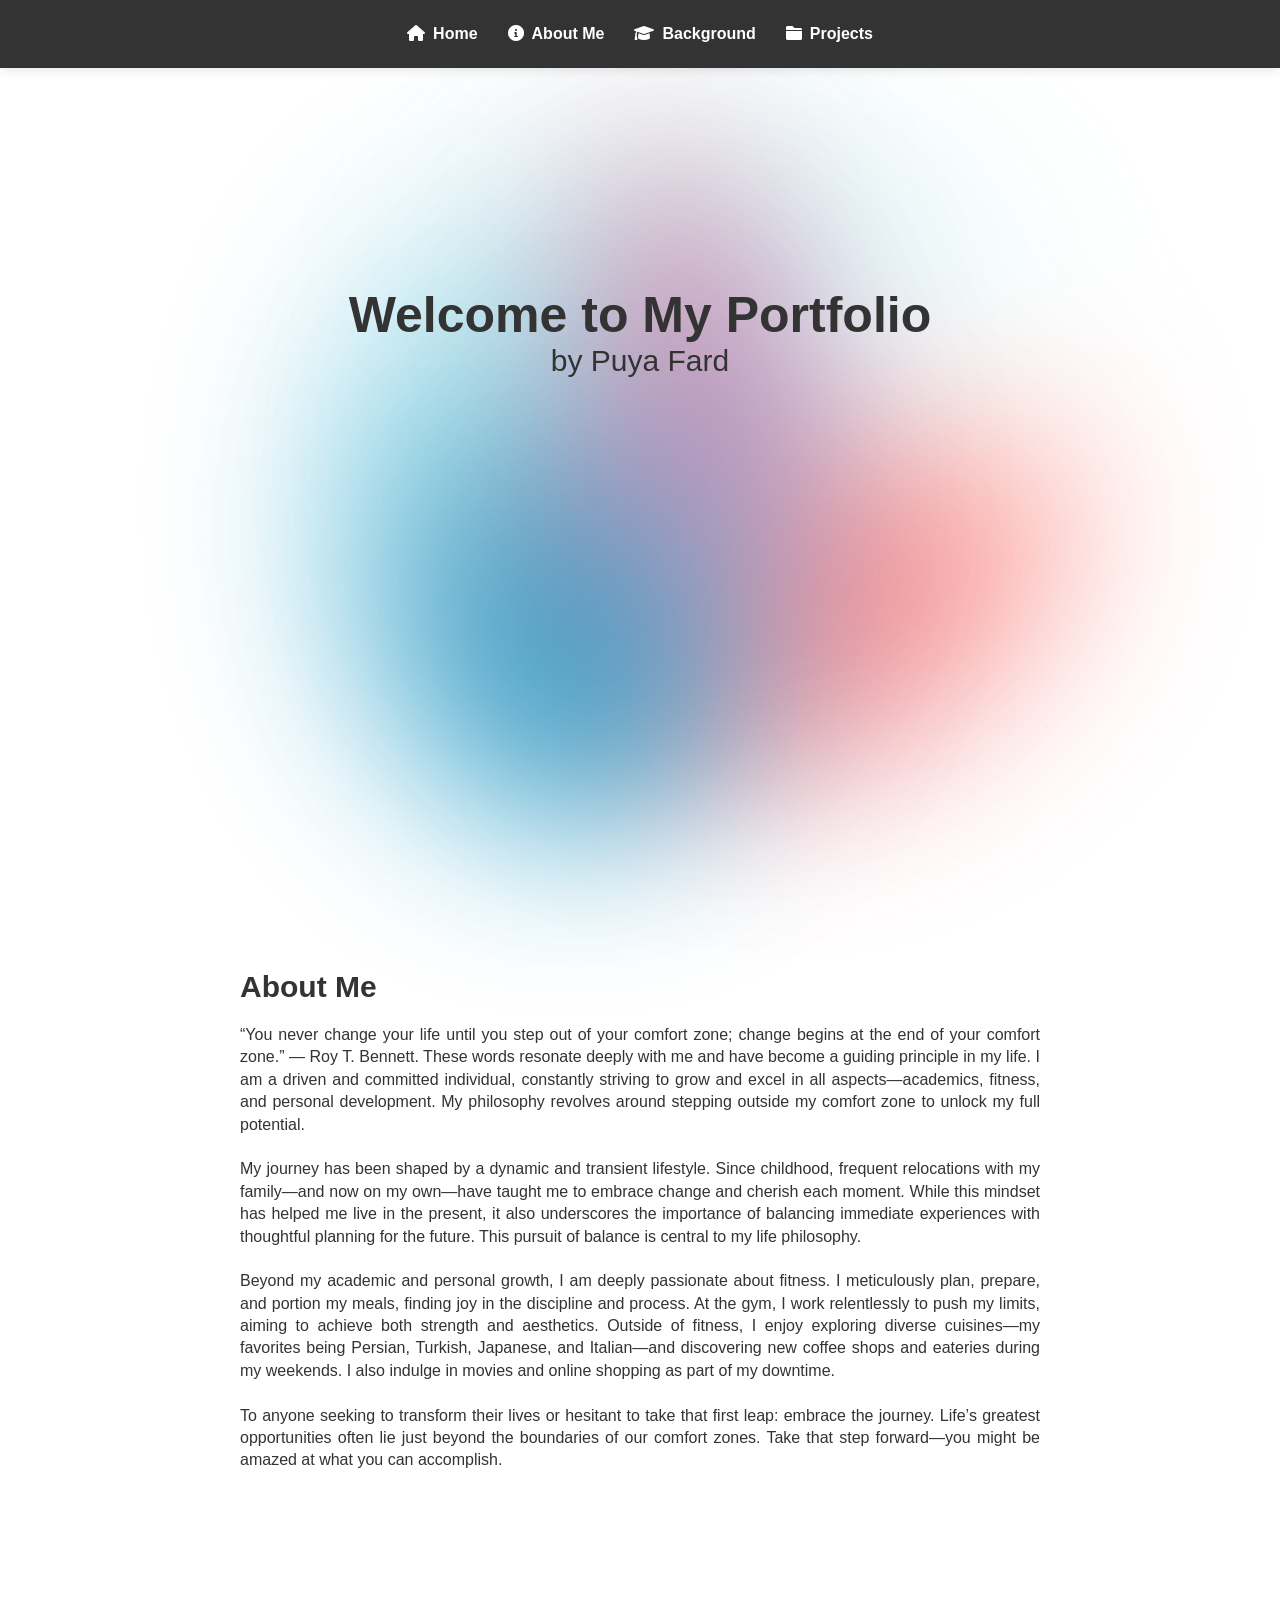
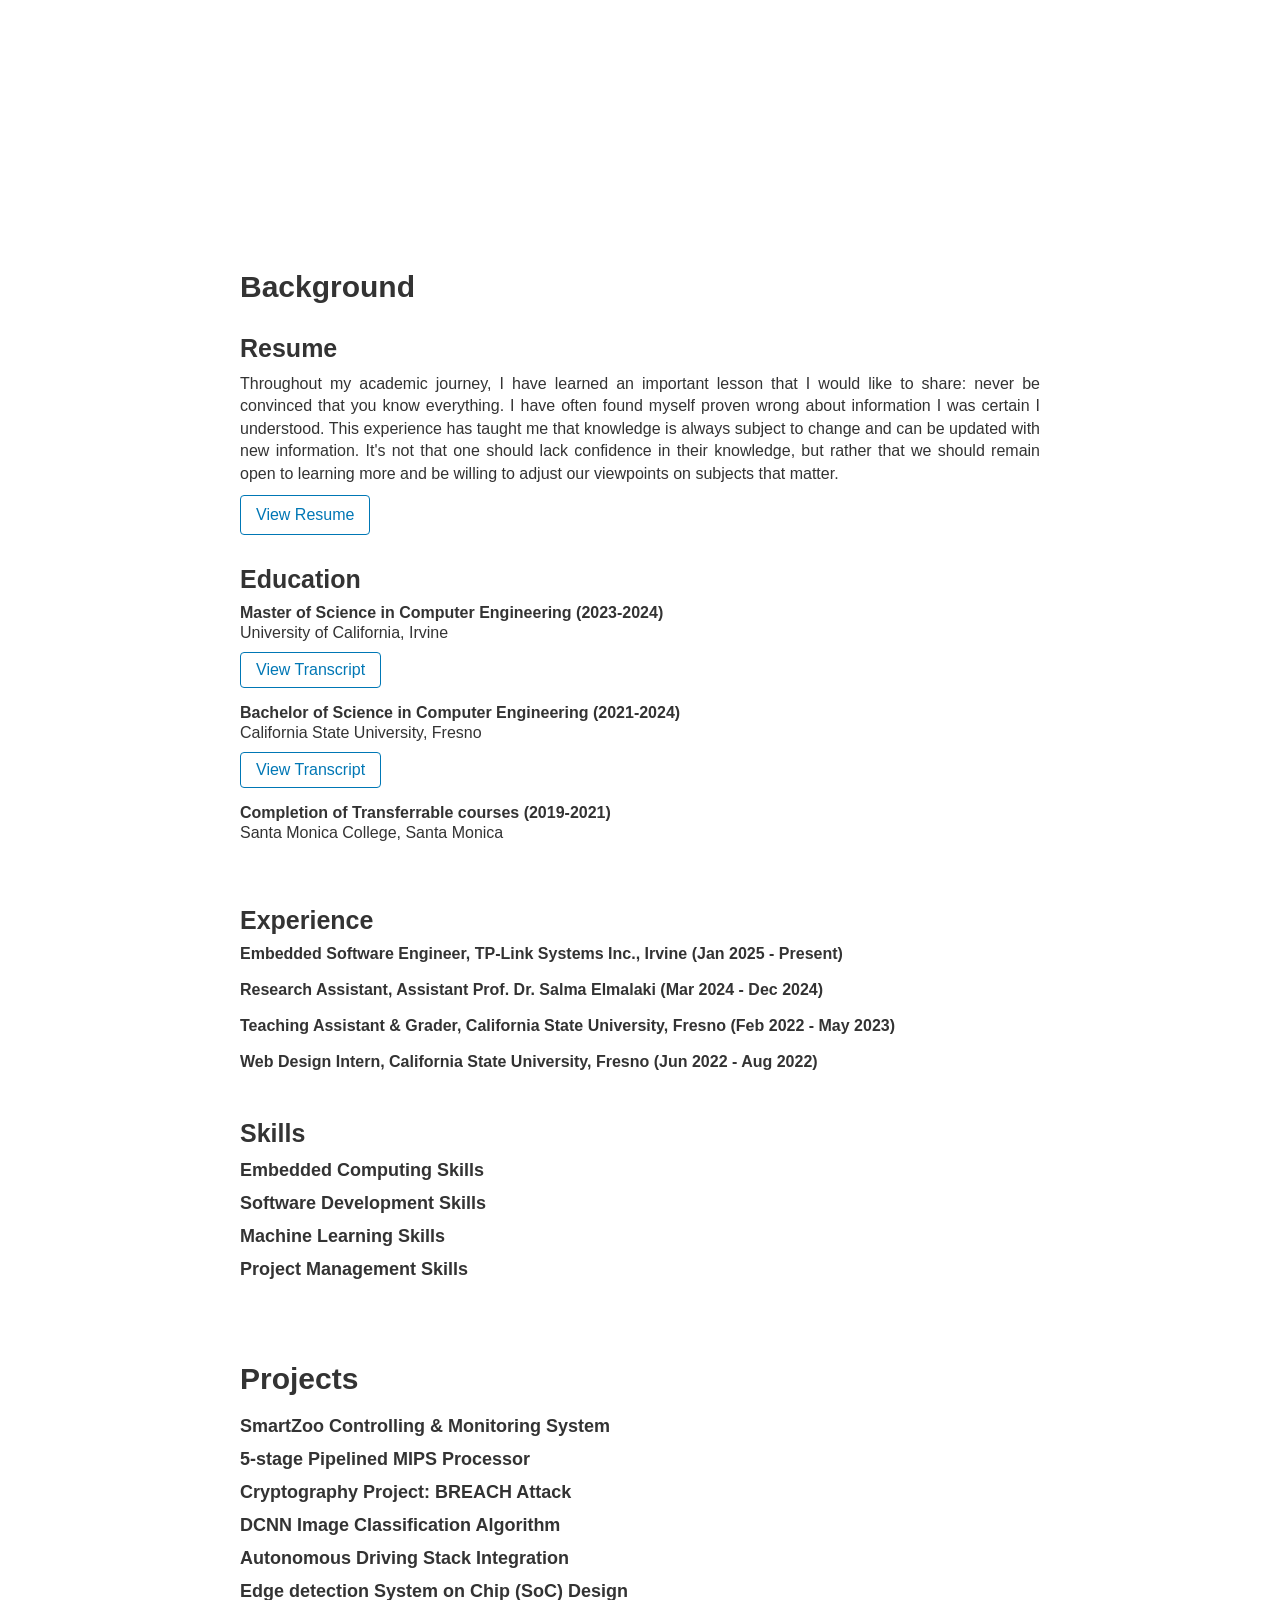
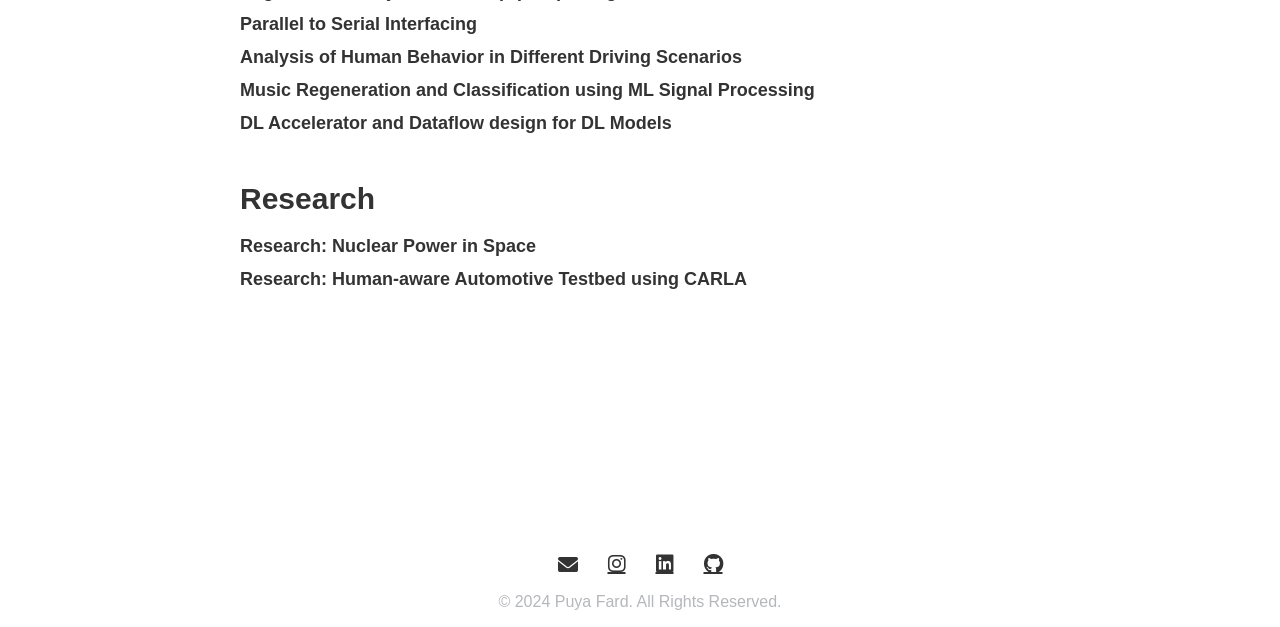
==== index.html @ 39299c36 "Update index.html" ====
<!DOCTYPE html>
<html lang="en">
<head>
    <meta charset="UTF-8">
    <meta name="viewport" content="width=device-width, initial-scale=1.0">
    <title>My Portfolio</title>
    <link rel="stylesheet" href="https://cdnjs.cloudflare.com/ajax/libs/font-awesome/6.0.0-beta3/css/all.min.css">
    <style>
        :root {
            --secondary-glow: conic-gradient(
                from 10deg at 50% 50%,
                #eb7494 0deg,
                #ae77b2 55deg,
                #97b5da 120deg,
                #0099ca 160deg,
                transparent 360deg
            );

            --third-glow: conic-gradient(
                from 90deg at 50% 50%,
                #ff8b7e 0deg,
                #e24e6b 160deg,
                #7ed2da 120deg,
                #8bdce0 55deg,
                transparent 360deg
            );
        }

        @keyframes gradientAnimation {
            0% { background: #b5b7bb; } /* Beige */
            50% { background: #afb1ae; } /* Light silver */
            100% { background: #b5b7bb; } /* Beige */
        }

        body, html {
            margin: 0;
            padding: 0;
            overflow-x: hidden;
            font-family: Arial, sans-serif;
        }

        nav {
            width: 100%;
            background-color: #333333; /* Match the font color of the rest of the page */
            box-shadow: 0 2px 10px rgba(0, 0, 0, 0.1);
            position: fixed;
            top: 0;
            left: 0;
            z-index: 1000;
            font-size: 16px; /* Set the desired font size */

        }

        .menu-bar {
            display: flex;
            justify-content: center;
            padding: 10px; /* Increased padding for more space */
            list-style: none;
            margin: 0;
            width: 100%;
            box-sizing: border-box;
        }

        .menu-bar ul {
            display: flex; /* Ensure the list items are displayed horizontally */
            padding: 0; /* Remove default padding */
            margin: 0; /* Remove default margin */
            list-style: none; /* Remove default list styling */
        }

        .menu-bar li {
            margin: 15px;
        }

        .menu-bar a {
            text-decoration: none;
            color: #ffffff; /* Change text color to white */
            font-weight: bold;
            transition: color 0.3s;
        }
        .menu-bar a:hover {
            color: #0077b5;
        }
        .menu-bar a i {
            margin-right: 8px;
            color: #ffffff; /* Default icon color */
            transition: color 0.3s;
        }

        .menu-bar a:hover i {
            color: #0077b5; /* Hover color */
        }

        .parallax {
            position: relative;
            min-height: 100vh;
            background-attachment: fixed;
            background-size: cover;
            background-position: center;
            color: #b5b7bb;
            text-align: center;
            padding-top: 50px;
            box-sizing: border-box;
        }

        #home {
            background-image: url('path/to/home-image.jpg');
        }

        #about {
            background-image: url('path/to/about-image.jpg');
        }

        #background {
            background-image: url('path/to/background-image.jpg');
        }

        #projects {
            background-image: url('path/to/projects-image.jpg');
        }

        .content {
            position: relative; /* Change from absolute to relative */
            top: 0; /* Align content to the top */
            left: 50%; /* Center horizontally */
            transform: translateX(-50%); /* Only translate horizontally */
            width: 80%;
            max-width: 800px;
            padding-top: 20px; /* Add padding if needed to create space from the top */
            box-sizing: border-box; /* Ensure padding is included in width calculation */
        }

        footer {
            text-align: center;
            font-size: 12px;
            width: 100%;
            margin: 0;
            color: #333333;
            padding-top: 150px; /* Add padding if needed to create space from the top */
        }

        .socials {
            margin-top: 10px;
            text-align: center;
            font-size: 12px;
            width: 100%;
            margin: 0;        
            color: #333333;
	}

        .socials ul {
            list-style: none;
            padding: 0;
            margin: 0;
            display: flex;
            justify-content: center;
        }

        .socials ul li {
            margin: 0 15px;
        }

        .socials ul li a {
            color: #333333;
            font-size: 20px;
            transition: color 0.3s;
        }

        .socials ul li a:hover {
            color: #0077b5;
        }


        /* Existing styles */
        .introduction {
            font-size: 18px;
            color: #333333;
            text-align: center;
            margin: 20px 0;
            opacity: 0;
            animation: fadeIn 3s forwards;
            animation-delay: 3s;
        }

        .cta-button {
            display: inline-block;
            padding: 10px 20px;
            background-color: #0077b5;
            color: #ffffff;
            text-decoration: none;
            font-weight: bold;
            border-radius: 5px;
            margin-top: 20px;
            opacity: 0;
            animation: fadeIn 3s forwards;
            animation-delay: 3.5s;
        }

        .explore-link {
            font-size: 20px;
            color: #0077b5;
            text-decoration: none;
            margin-top: 20px;
            animation: breathing 2s infinite;
            display: inline-block;
        }

        h1 {
            font-size: 50px; /* Font size */
            color: #333333;
            font-weight: bold; /* Bold text */
            text-align: center; /* Center text */
            margin: 0; /* Remove default margin */
            opacity: 0; /* Start with the text hidden */
            animation: fadeIn 3s forwards; /* Apply fade-in animation */
            animation-delay: 0.5s; /* Delay before the animation starts */
        }

        h2 {
            font-size: 30px; /* Font size for h2 */
            font-weight: normal; /* Normal weight for h2 */
            text-align: center; /* Center text */
            margin: 0; /* Remove default margin */
            opacity: 0; /* Start with the text hidden */
            animation: fadeIn 3s forwards; /* Apply fade-in animation */
            animation-delay: 1.5s; /* Delay before the animation starts */
            color: #333333;
        }

        h3 {
            font-size: 18px; /* Font size for h2 */
            font-weight: normal; /* Normal weight for h2 */
            text-align: center; /* Center text */
            margin: 0; /* Remove default margin */
            opacity: 0; /* Start with the text hidden */
            animation: fadeIn 3s forwards; /* Apply fade-in animation */
            animation-delay: 6s; /* Delay before the animation starts */
            color: #333333;
        }

        @keyframes fadeIn {
            to {
                opacity: 1; /* Fade in to full visibility */
            }
        }

        @media (max-width: 768px) {
            .menu-bar {
                display: flex;
                padding: 20px 0; /* Increased padding for mobile */
                justify-content: center;
                font-size: 2.8vw;
            }

            .menu-bar li {
                margin: 10px; /* Adjust margin for vertical layout */
            }

            h1 {
                font-size: 8vw;
                color: #333333;
            }

            h2, h3 {
                font-size: 5vw;
                color: #333333;
            }
        }

        body::before,
        body::after {
            content: '';
            position: absolute;
            z-index: -1;
            opacity: 0.8;
        }

        body::before {
            background: var(--third-glow);
            border-radius: 50%;
            width: 50vw;
            height: 50vw;
            margin-left: -200px;
            filter: blur(90px);
            top: calc(50vh - 50vw / 2);
            left: calc(50vw);
            animation: animateBefore 7s cubic-bezier(0.47, 0, 0.745, 0.715) infinite;
        }

        body::after {
            background: var(--secondary-glow);
            border-radius: 50%;
            width: 500px;
            height: 700px;
            filter: blur(90px);
            top: calc(50vh - 50vw / 2);
            left: calc(50vw - 50vw / 2);
            animation: animateAfter 7s cubic-bezier(0.47, 0, 0.745, 0.715) infinite;
        }

        @keyframes animateBefore {
            0% { transform: translateY(0); }
            50% { transform: translateY(200px) scale(0.8); }
            100% { transform: translateY(0); }
        }

        @keyframes animateAfter {
            0% { transform: translateX(0); }
            50% { transform: translateX(-250px) scale(1.2); }
            100% { transform: translateX(0); }
        }
        .section-title {
            text-align: justify;
            max-width: 800px;
            font-size: 30px;
            margin-top: 0;
            margin-bottom: 20px;
            color: #333333;
            font-weight: bold;
        }
        .section-title3 {
            text-align: justify;
            max-width: 800px;
            font-size: 25px;
            margin-top: 30px;
            margin-bottom: 10px;
            color: #333333;
            font-weight: bold;
        }
        .section-title4h {
            font-weight: bold;
            text-align: justify;
            font-size: 18px;
            margin-top: 12px;
            margin-bottom: 12px;
            color: #333333;
            cursor: pointer; /* Add a pointer cursor to indicate it's interactive */
            transition: color 0.3s, transform 0.3s; /* Smooth transition for color and size */
        }

        .section-title4h:hover {
            color: #0077b5; /* Change text color on hover */
        }
        
        .section-title4 {
            text-align: justify;
            max-width: 800px;
            font-size: 18px;
            margin-top: 15px;
            margin-bottom: 10px;
            color: #333333;
        }

        .section-content {
            font-size: 16px;
            max-width: 800px;
            margin: 0 auto; /* Centers the text block */
            text-align: justify; /* Justifies the content */
            line-height: 1.4;
            color: #333333;
			text-indent: 0;
        }
        .hidden {
            opacity: 0;
            transform: translateY(40px); /* Slide in from below */
            transition: opacity 0.8s ease-out, transform 0.8s ease-out; /* Smooth transition */
        }

        .visible {
            opacity: 1;
            transform: translateY(0); /* Normal position */
        }
        .signature {
            display: flex;
            align-items: flex-start;
            justify-content: flex-start;
            max-width: 800px;
            width: 100%;
            margin: 40px auto 0;
        }
        
        .signature img {
            max-width: 150px;
            height: auto;
            margin: 0;
        }
	.project img{
	    max-width: 150px;
            height: auto;
            margin: 0;
        }
        .project-report-link {
            display: inline-block;
            margin-top: 10px;
            padding: 8px 15px;
            color: #0077b5;
            text-decoration: none;
            border: 1px solid #0077b5;
            border-radius: 4px;
            transition: background-color 0.3s, color 0.3s;
            text-align: left;
        }
        .education-section, .work-experience-section {
            max-width: 800px;
            width: 100%;
            text-align: left;
        }

        .education-degree, .work-title {
            font-weight: bold;
            color: #333333; /* Match font color */
            margin: 0;
            cursor: pointer;
        }

        .education-school {
            font-weight: normal;
            color: #333333; /* Match font color */
            margin-top: 2px;
        }

        .work-details {
            display: none;
            color: #333333; /* Change this to your desired text color */
        }
        .work-title:hover {
            color: #0077b5;
        }
        .skills-section {
            display: none; /* Initially hidden */
            color: #333333; /* Default text color */
            transition: all 0.3s ease; /* Smooth transition */
        }
        
        .section-title4:hover {
            color: #0077b5; /* Blue color on hover */
            cursor: pointer; /* Pointer cursor on hover */
        }

        .project-report-link {
            display: inline-block;
            margin-top: 10px;
            padding: 8px 15px;
            color: #0077b5;
            text-decoration: none;
            border: 1px solid #0077b5;
            border-radius: 4px;
            transition: background-color 0.3s, color 0.3s;
            text-align: left;
        }

        .project-details {
            display: none; /* Initially hide project details */
            margin-top: 10px;
        }
        /* Gradient Progress Bar (Yellow to Orange to Red) */
        progress {
            width: 50%;
            height: 20px;
            margin-top: 2px;
            display: block;
            appearance: none; /* Removes default styling */
            background: linear-gradient(to right, yellow, orange, red);
        }
        
        /* Adding indicator ticks */
        progress::-webkit-progress-bar {
            background-color: #f0f0f0; /* Light grey background */
            border-radius: 5px;
        }
        
        progress::-webkit-progress-value {
            background: linear-gradient(to right, yellow, orange, red); /* Gradient color */
            border-radius: 5px;
        }
        
        progress::-webkit-progress-value {
            /* Adding indicator ticks */
            background: linear-gradient(to right, yellow, orange, red);
            border-radius: 5px;
        }
        
        /* Embedded Computing Skills (Blue) */
        .skill-embedded progress::-webkit-progress-value {
            background: linear-gradient(to right, blue, darkblue);
        }
        
        /* Software Development Skills (Green) */
        .skill-software progress::-webkit-progress-value {
            background: linear-gradient(to right, green, darkgreen);
        }
        
        /* Project Management Skills (Orange) */
        .skill-management progress::-webkit-progress-value {
            background: linear-gradient(to right, orange, darkorange);
        }
        
        /* Remove the custom ticks */
        progress {
            position: relative;
        }
        
        progress::after {
            content: "10";
            position: absolute;
            top: -10px;
            right: 0;
        }

        /* Align skill text to the left */
        .skill {
            margin: 5px 0;
            text-align: left;
        }




    </style>
</head>
<body>
    <nav id="navbar">
        <ul class="menu-bar">
            <li><a href="#home"><i class="fas fa-home"></i>Home</a></li>
            <li><a href="#about"><i class="fas fa-info-circle"></i>About Me</a></li>
            <li><a href="#background"><i class="fas fa-graduation-cap"></i>Background</a></li>
            <li><a href="#projects"><i class="fas fa-folder"></i>Projects</a></li>
        </ul>
    </nav>

    <section id="home" class="parallax">
        <div class="content">
        	<br><br><br><br><br><br><br><br><br><br><br><br>
            <h1>Welcome to My Portfolio</h1>
            <h2>by Puya Fard</h2>
        </div>
    </section>

    <section id="about" class="parallax">
        <div class="content">
            <h2 class="section-title hidden">About Me</h2>
            <p class="section-content hidden">“You never change your life until you step out of your comfort zone; change begins at the end of your comfort zone.” — Roy T. Bennett. These words resonate deeply with me and have become a guiding principle in my life. I am a driven and committed individual, constantly striving to grow and excel in all aspects—academics, fitness, and personal development. My philosophy revolves around stepping outside my comfort zone to unlock my full potential.
            <br><br>
            My journey has been shaped by a dynamic and transient lifestyle. Since childhood, frequent relocations with my family—and now on my own—have taught me to embrace change and cherish each moment. While this mindset has helped me live in the present, it also underscores the importance of balancing immediate experiences with thoughtful planning for the future. This pursuit of balance is central to my life philosophy.
           <br><br>
            Beyond my academic and personal growth, I am deeply passionate about fitness. I meticulously plan, prepare, and portion my meals, finding joy in the discipline and process. At the gym, I work relentlessly to push my limits, aiming to achieve both strength and aesthetics. Outside of fitness, I enjoy exploring diverse cuisines—my favorites being Persian, Turkish, Japanese, and Italian—and discovering new coffee shops and eateries during my weekends. I also indulge in movies and online shopping as part of my downtime.
           <br><br>
            To anyone seeking to transform their lives or hesitant to take that first leap: embrace the journey. Life’s greatest opportunities often lie just beyond the boundaries of our comfort zones. Take that step forward—you might be amazed at what you can accomplish.</p>
        </div>
    </section>

    <section id="background" class="parallax">
        <div class="content">
            <h2 class="section-title hidden">Background</h2>
            <h3 class="section-title3 hidden">Resume</h3>
            <p class="section-content hidden">Throughout my academic journey, I have learned an important lesson that I would like to share: never be convinced that you know everything. I have often found myself proven wrong about information I was certain I understood. This experience has taught me that knowledge is always subject to change and can be updated with new information. It's not that one should lack confidence in their knowledge, but rather that we should remain open to learning more and be willing to adjust our viewpoints on subjects that matter.
           <br><a href="assets/Resume_Fard_Puya.pdf" target="_blank" class="project-report-link">View Resume</a>
        </p>
        <div class="education-section">
            <h3 class="section-title3 hidden">Education</h3>
            <p class="education-degree hidden" >Master of Science in Computer Engineering (2023-2024)</p>
            <p class="education-school hidden">
                University of California, Irvine<br>
                <a href="assets/UCI_Transcript.pdf" target="_blank" class="project-report-link">View Transcript</a>
            </p>
            <p class="education-degree hidden"> Bachelor of Science in Computer Engineering (2021-2024)</p>
            <p class="education-school hidden">
                California State University, Fresno<br>
                <a href="assets/CSUF_Transcript.png" target="_blank" class="project-report-link">View Transcript</a>
            </p>
            <p class="education-degree hidden hidden">Completion of Transferrable courses (2019-2021)</p>
            <p class="education-school hidden">
                Santa Monica College, Santa Monica<br>

            </p>
        </div>
        <br>
        <div class="work-experience-section hidden">
            <h3 class="section-title3 hidden">Experience</h2>
            <div>
                <p class="work-title hidden" onclick="toggleDetails('Embdd-details')">Embedded Software Engineer, TP-Link Systems Inc., Irvine (Jan 2025 - Present)</p>
                <div id="Embdd-details" class="work-details hidden" style="display: none;">
                    <p>Developing and maintaining networking software for routers and embedded systems.</p>
                    <p>Optimizing firmware for performance, security, and reliability.</p>
                    <p>Working with tools like Wireshark, GDB, and Linux-based systems for testing and debugging.</p>
                    <p>Collaborating with cross-functional teams on system design and feature integration.</p>
                </div>
                <br>
		<p class="work-title hidden" onclick="toggleDetails('research-assistant-details')">Research Assistant, Assistant Prof. Dr. Salma Elmalaki (Mar 2024 - Dec 2024)</p>
		<div id="research-assistant-details" class="work-details hidden" style="display: none;">
		    <p>Research topic: Human-aware automotive testbed using CARLA with VR environment, supervised by Associate Prof. Dr. Salma Elmalaki in the Pervasive Autonomy Lab.</p>
		    <p>Successfully assembled a fully functional testbed, integrating a steering wheel, pedals, and a track chair synchronized with the CARLA simulator, utilizing a VR headset for immersive display.</p>
		    <p>Optimized user experience to match real-world driving standards for best performance and data harvesting results.</p>
		    <p>Developed a PyGame script to enable this application to operate seamlessly on the CarlaUE4 platform.</p>
		    <!--<p><a href="assets/UC_Irvine___Pervasive_Autonomy_Testbed_using_CARLA.pdf" target="_blank" class="project-report-link">View Project Report</a></p>-->
		    <p><a href="https://github.com/PuyaCompE/CARLA_2024.git" target="_blank" class="project-github-link">View GitHub Repository</a></p>
		</div>
                <br>
                <p class="work-title hidden" onclick="toggleDetails('ta-grader-details')">Teaching Assistant & Grader, California State University, Fresno (Feb 2022 - May 2023)</p>
                <div id="ta-grader-details" class="work-details hidden" style="display: none;">
                    <p>Supported students in various ECE courses, providing guidance and clarification on course materials.</p>
                    <p>Conducted review sessions and graded assignments, ensuring academic standards and promoting student success.</p>
                </div>
                <br>
                <p class="work-title hidden" onclick="toggleDetails('web-intern-details')">Web Design Intern, California State University, Fresno (Jun 2022 - Aug 2022)</p>
                <div id="web-intern-details" class="work-details hidden" style="display: none;">
                    <p>Redesigned and maintained multiple department websites, focusing on improving user experience and accessibility.</p>
                    <p>Assisted faculty and students with web-related inquiries, contributing to a collaborative educational environment.</p>
                </div>
            </div>
        </div>
    <div>
        <br>
        <h3 class="section-title3 hidden">Skills</h3>
        <p class="section-title4h hidden" onclick="toggleDetails('embedded-skills')">Embedded Computing Skills</p>
        <div id="embedded-skills" class="skills-section hidden" style="display: none;">
            <div class="skill skill-embedded">
                <label for="cadence">Cadence</label>
                <progress id="cadence" value="6" max="10"></progress>
            </div>
            <div class="skill skill-embedded">
                <label for="verilog">VHDL</label>
                <progress id="verilog" value="7" max="10"></progress>
            </div>
            <div class="skill skill-embedded">
                <label for="fpga">FPGA</label>
                <progress id="fpga" value="9" max="10"></progress>
            </div>
            <div class="skill skill-embedded">
                <label for="soc">System-on-Chip (SystemC)</label>
                <progress id="soc" value="9" max="10"></progress>
            </div>
            <div class="skill skill-embedded">
                <label for="qp">QuartusPrime</label>
                <progress id="qp" value="9" max="10"></progress>
            </div>
            <div class="skill skill-embedded">
                <label for="linux">Linux Programming</label>
                <progress id="linux" value="10" max="10"></progress>
            </div>
        </div>
    
        <p class="section-title4h hidden" onclick="toggleDetails('software-skills')">Software Development Skills</p>
        <div id="software-skills" class="skills-section hidden" style="display: none;">
            <div class="skill skill-software">
                <label for="assembly">Assembly Programming</label>
                <progress id="assembly" value="5" max="10"></progress>
            </div>
            <div class="skill skill-software">
                <label for="c">C Programming</label>
                <progress id="c" value="7" max="10"></progress>
            </div>
            <div class="skill skill-software">
                <label for="html">HTML</label>
                <progress id="html" value="8" max="10"></progress>
            </div>
            <div class="skill skill-software">
                <label for="cpp">C++</label>
                <progress id="cpp" value="9" max="10"></progress>
            </div>
            <div class="skill skill-software">
                <label for="python">Python</label>
                <progress id="python" value="10" max="10"></progress>
            </div>
        </div>
        <p class="section-title4h hidden" onclick="toggleDetails('ML-skills')">Machine Learning Skills</p>
        <div id="ML-skills" class="skills-section hidden" style="display: none;">
            <div class="skill skill-ml">
                <label for="PyTorch">PyTorch</label>
                <progress id="PyTorch" value="9" max="10"></progress>
            </div>
            <div class="skill skill-ml">
                <label for="TensorFlow">TensorFlow</label>
                <progress id="TensorFlow" value="9" max="10"></progress>
            </div>
            <div class="skill skill-ml">
                <label for="keras">Keras</label>
                <progress id="keras" value="9" max="10"></progress>
            </div>
        </div>
        <p class="section-title4h hidden" onclick="toggleDetails('management-skills')">Project Management Skills</p>
        <div id="management-skills" class="skills-section hidden" style="display: none;">
            <div class="skill skill-management">
                <label for="topsis">TOPSIS</label>
                <progress id="topsis" value="8" max="10"></progress>
            </div>
            <div class="skill skill-management">
                <label for="scheduling">Scheduling</label>
                <progress id="scheduling" value="9" max="10"></progress>
            </div>
            <div class="skill skill-management">
                <label for="planning">Planning</label>
                <progress id="planning" value="10" max="10"></progress>
            </div>
        </div>
    </div>

    </section>

    <section id="projects" class="parallax">
        <div class="content">
        	<h2 class="section-title hidden">Projects</h2>

            <h4 class="section-title4h hidden" onclick="toggleDetails('project1')">SmartZoo Controlling & Monitoring System</h4>
            <div id="project1" class="project-details">
                <p class="section-content hidden">Created a safe and intelligent control environment that ensures the safety of stingrays, reptiles, and elephants in the zoo. This project leverages embedded systems, cloud-based programming, and a software-based user interface to monitor, collect, and store data.<br>
		<a href="assets/ProjectCharterV1.10 (3).pdf" target="_blank" class="project-report-link">View Project Report</a></p>
            </div>
            <h4 class="section-title4h hidden" onclick="toggleDetails('project2')">5-stage Pipelined MIPS Processor</h4>
            <div id="project2" class="project-details">
                <p class="section-content hidden">This project aims to integrate and prototype the datapath and control units of a simple 32-bit MIPS processor featuring five pipeline stages, utilizing the Verilog hardware description language. The processor is designed to execute various instructions, including arithmetic, logic, data movement, and flow control.<br>
                <a href="assets/ECE174-Project-Report (3).pdf" target="_blank" class="project-report-link">View Project Report</a></p>
            </div>
            <h4 class="section-title4h hidden" onclick="toggleDetails('project3')">Cryptography Project: BREACH Attack</h4>
            <div id="project3" class="project-details">
                <p class="section-content hidden">In this project, I implemented a breach attack to explore its potential impact on a targeted system. I researched and selected an appropriate attack method, designed and executed the attack on a simulated system using Python, and analyzed the results through HTTPS requests made between the client and server.<br>
                <a href="assets/ECE 156 - Final Technical Report.pdf" target="_blank" class="project-report-link">View Project Report</a></p>
            </div>
            <h4 class="section-title4h hidden" onclick="toggleDetails('project4')">DCNN Image Classification Algorithm</h4>
            <div id="project4" class="project-details">
                <p class="section-content hidden">Conducted a comparative study on DCNN, DarkNet-19, ResNet-50, and Efficient B0 architectures, achieving a 94.35% validation accuracy with Efficient B0 on a dataset of over 3500 32x32 grayscale images across 28 classes; custom-designed DCNN achieved 92.35% validation accuracy with the lowest training time, demonstrating efficient model design.<br>
                <a href="assets/ECE172-Final Project-Report.pdf" target="_blank" class="project-report-link">View Project Report</a></p>
            </div>
            <h4 class="section-title4h hidden" onclick="toggleDetails('project5')">Autonomous Driving Stack Integration</h4>
            <div id="project5" class="project-details">
                <p class="section-content hidden">Developed a comprehensive autonomous driving stack in ROS2, integrating perception, planning, and control modules, enabling real-time navigation and decision-making in dynamic environments.<br>
                <a href="assets/Lab5 report (1).pdf" target="_blank" class="project-report-link">View Project Report</a></p>
            </div>
            <h4 class="section-title4h hidden" onclick="toggleDetails('project6')">Edge detection System on Chip (SoC) Design</h4>
            <div id="project6" class="project-details">
                <p class="section-content hidden">Designed and developed a high-performance edge detection algorithm module using SystemC for image and Video processing at 24fps.<br>
            </div>
            <h4 class="section-title4h hidden" onclick="toggleDetails('project9')">Parallel to Serial Interfacing</h4>
            <div id="project9" class="project-details">
                <p class="section-content hidden">The project focuses on enhancing data transmission efficiency within communication networks by implementing a Parallel to Serial Interface and a Serial Parallel Interface. It explores the integration of these interfaces in conjunction with the OSI model, which consists of seven layers, each serving a unique purpose in the communication process.<br>
                <a href="assets/ECE 176 Report.pdf" target="_blank" class="project-report-link">View Project Report</a></p>
            </div>
            <h4 class="section-title4h hidden" onclick="toggleDetails('project10')">Analysis of Human Behavior in Different Driving Scenarios</h4>
            <div id="project10" class="project-details">
                <p class="section-content hidden">Despite advancements in automotive technology and infrastructure, traffic accidents remain a significant global issue. The graph that you see indicates the number of deaths due to accidents  between 2018-2022 sourced from NHTSA. This makes it crucial to understand the drivers behavior to enhance safety. Advanced simulation technology like CARLA gives us an opportunity to study driving behaviour. The goal of this project is to create and simulate various traffic scenarios using the Carla simulator and understand the driver's behavior. This is done by gathering vehicle metric data and biometrics such as heart rate and breathing rate.<br>
                <a href="assets/Final PPT (1).pdf" target="_blank" class="project-report-link">View Project Report</a></p>
            </div>
            <h4 class="section-title4h hidden" onclick="toggleDetails('project11')">Music Regeneration and Classification using ML Signal Processing</h4>
            <div id="project11" class="project-details">
                <p class="section-content hidden">The objective of this project is to do music signal recreation. Leveraging the trained CNN model, genre-specific feature representations are synthesized into new music signals. These features are converted into audio waveforms, demonstrating the potential of neural networks to generate realistic genre-specific samples. To validate the quality of the recreated music signals, they are reclassified using the same trained model, ensuring fidelity to the original genres. Finally, a Principle Component Analysis (PCA) will be performed on the reconstructed data for the four genres to examine and highlight the distinct differences in their variance distributions.<br>
		<a href="assets/Final_Project___Report.pdf" target="_blank" class="project-report-link">View Project Report</a></p>
            </div>
            <h4 class="section-title4h hidden" onclick="toggleDetails('project12')">DL Accelerator and Dataflow design for DL Models</h4>
            <div id="project12" class="project-details">
                <p class="section-content hidden">Deep learning (DL) accelerators are critical for optimizing computational workloads across various applications. The co-design space of DL accelerators comprises three interconnected domains: the deep learning model, the dataflow, and the hardware architecture. Each of these components introduces unique constraints and opportunities for optimization. This project aims to co-optimize dataflow and hardware architecture for given DL models vgg16 and UNet using the MAESTRO cost model. The objectives are to minimize latency and energy consumption while adhering to predefined hardware and dataflow constraints. This report outlines the optimization strategies employed, decisions taken during the design process, and results obtained.<br>
		<a href="assets/Final_Project___Report___EECS_298__DL_Accelerator.pdf" target="_blank" class="project-report-link">View Project Report</a></p>
            </div><br><br>
		<h2 class="section-title hidden">Research</h2>

            <h4 class="section-title4h hidden" onclick="toggleDetails('project8')">Research: Nuclear Power in Space</h4>
            <div id="project8" class="project-details">
                <p class="section-content hidden">Space missions increasingly rely on nuclear power, notably Radioisotope Thermoelectric Generators (RTGs) and nuclear fission reactors, for energy. This paper reviews their applications, focusing on Nuclear Thermal Propulsion (NTP), analysis, and data acquisition. RTGs, fueled by Plutonium-238, provide reliable energy for space probes and rovers, as seen in the Curiosity (2011) and Mars 2020: Perseverance missions. Nuclear fission reactors, particularly in NTP systems, offer potential for high-energy propulsion, enabling faster exploration. Emphasizing nuclear power's significance, this paper underscores its role in mission success, scientific discovery, and human exploration beyond Earth.<br>
                <a href="assets/EECS230-report (1).pdf" target="_blank" class="project-report-link">View Project Report</a></p>
            </div>
	    <h4 class="section-title4h hidden" onclick="toggleDetails('project13')">Research: Human-aware Automotive Testbed using CARLA</h4>
	    <div id="project13" class="project-details">
		<p class="section-content hidden">The integration of autonomous vehicles into real-world environments requires advanced simulation platforms. CARLA (Car Learning to Act) provides a state-of-the-art open-source simulator designed for autonomous driving research. This paper presents the design of a human-aware automotive testbed using CARLA, incorporating human-vehicle interaction and environment sensing to enhance testing and validation of autonomous systems. The testbed enables realistic vehicle behavior simulation, including traffic, pedestrians, and environmental conditions, ensuring robust system performance in various scenarios. Emphasizing the importance of human awareness in autonomous driving, this work explores how CARLA facilitates the development of safe, efficient, and user-friendly autonomous vehicles.<br>
		<a href="assets/UC_Irvine___Pervasive_Autonomy_Testbed_using_CARLA.pdf" target="_blank" class="project-report-link">View Project Report</a></p>
	    </div>

        </div>
	<br><br><br><br><br><br><br><br><br><br><br><br><br><br>
        <div class="socials">
            <ul>
                <li><a href="mailto:puyafardce@gmail.com" class="email-icon" title="Email Me"><i class="fas fa-envelope"></i></a></li>
                <li><a href="https://www.instagram.com/py.frd/" target="_blank" class="fab fa-instagram"></a></li>
                <li><a href="https://www.linkedin.com/in/puyafard" target="_blank" class="fab fa-linkedin"></a></li>
                <li><a href="https://github.com/PuyaCompE" target="_blank" class="fab fa-github"></a></li>
            </ul>
        </div>
        <p>&copy; 2024 Puya Fard. All Rights Reserved.</p>
    </section>
    <script>
        // Select all elements with the 'hidden' class
        const hiddenElements = document.querySelectorAll('.hidden');

        // Options for the observer (which are the default values)
        const observerOptions = {
            root: null, // Use the viewport as the root
            rootMargin: '0px',
            threshold: 0.2 // Trigger when 10% of the element is visible
        };

        // Create the observer
        const observer = new IntersectionObserver((entries, observer) => {
            entries.forEach(entry => {
                if (entry.isIntersecting) {
                    // When the element is in view, add the 'visible' class
                    entry.target.classList.add('visible');
                    // Optionally, you can unobserve the element after it has been shown
                    observer.unobserve(entry.target);
                }
            });
        }, observerOptions);

        // Observe each hidden element
        hiddenElements.forEach(element => {
            observer.observe(element);
        });
    </script>
    <script>
        document.querySelectorAll('.menu-bar a').forEach(anchor => {
            anchor.addEventListener('click', function(e) {
                e.preventDefault();

                const targetId = this.getAttribute('href').substring(1);
                const targetElement = document.getElementById(targetId);
                const navbarHeight = document.getElementById('navbar').offsetHeight;

                window.scrollTo({
                    top: targetElement.offsetTop - navbarHeight,
                    behavior: 'smooth'
                });
            });
        });
    </script>
    <script>
        function toggleDetails(id) {
            const details = document.getElementById(id);
            if (details.style.display === "none" || details.style.display === "") {
                details.style.display = "block";
            } else {
                details.style.display = "none";
            }
        }
    </script>
    <script>
        function toggleDetails(projectId) {
            const details = document.getElementById(projectId);
            if (details.style.display === "none" || details.style.display === "") {
                details.style.display = "block";
            } else {
                details.style.display = "none";
            }
        }
    </script>
    <script>
        // Scroll to the top of the page when it loads
        window.onload = function() {
            window.scrollTo({
                top: 0,
                behavior: 'smooth'  // This enables smooth scrolling
            });
    </script>
</body>
</html>
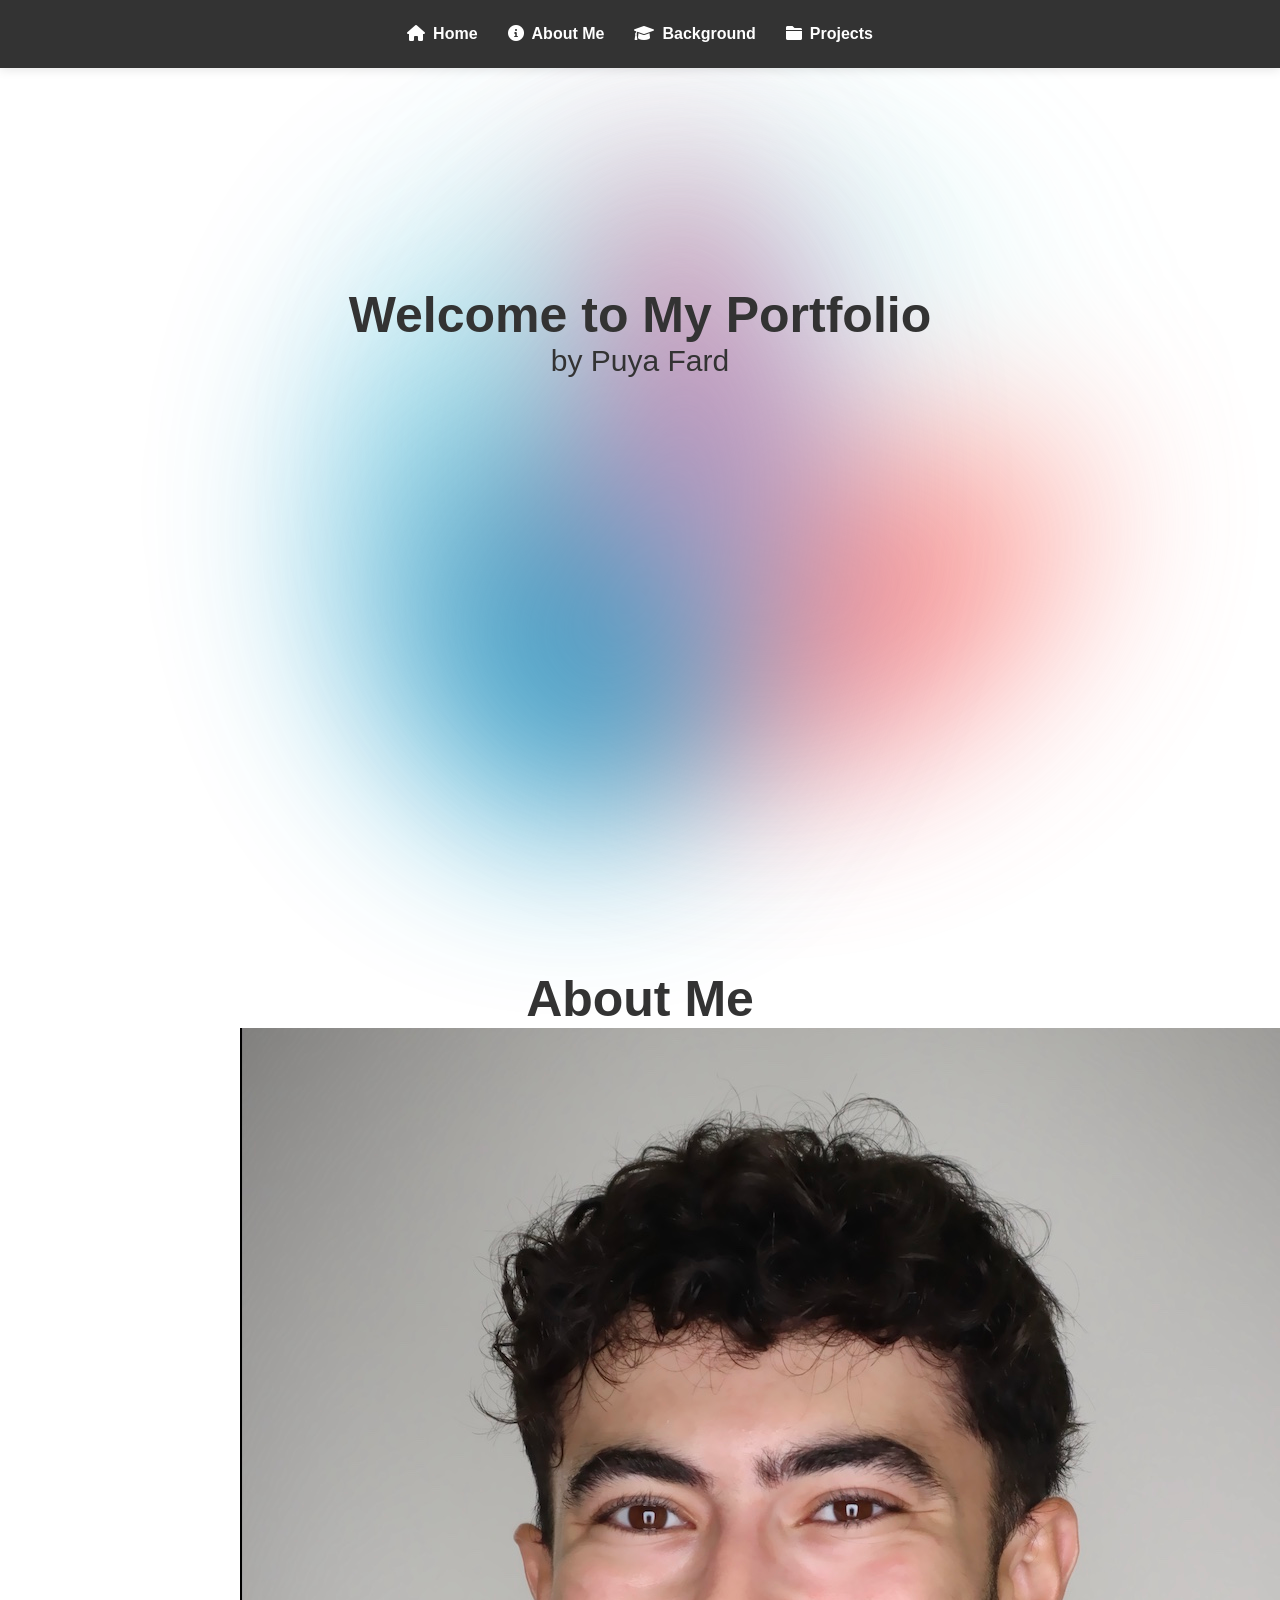
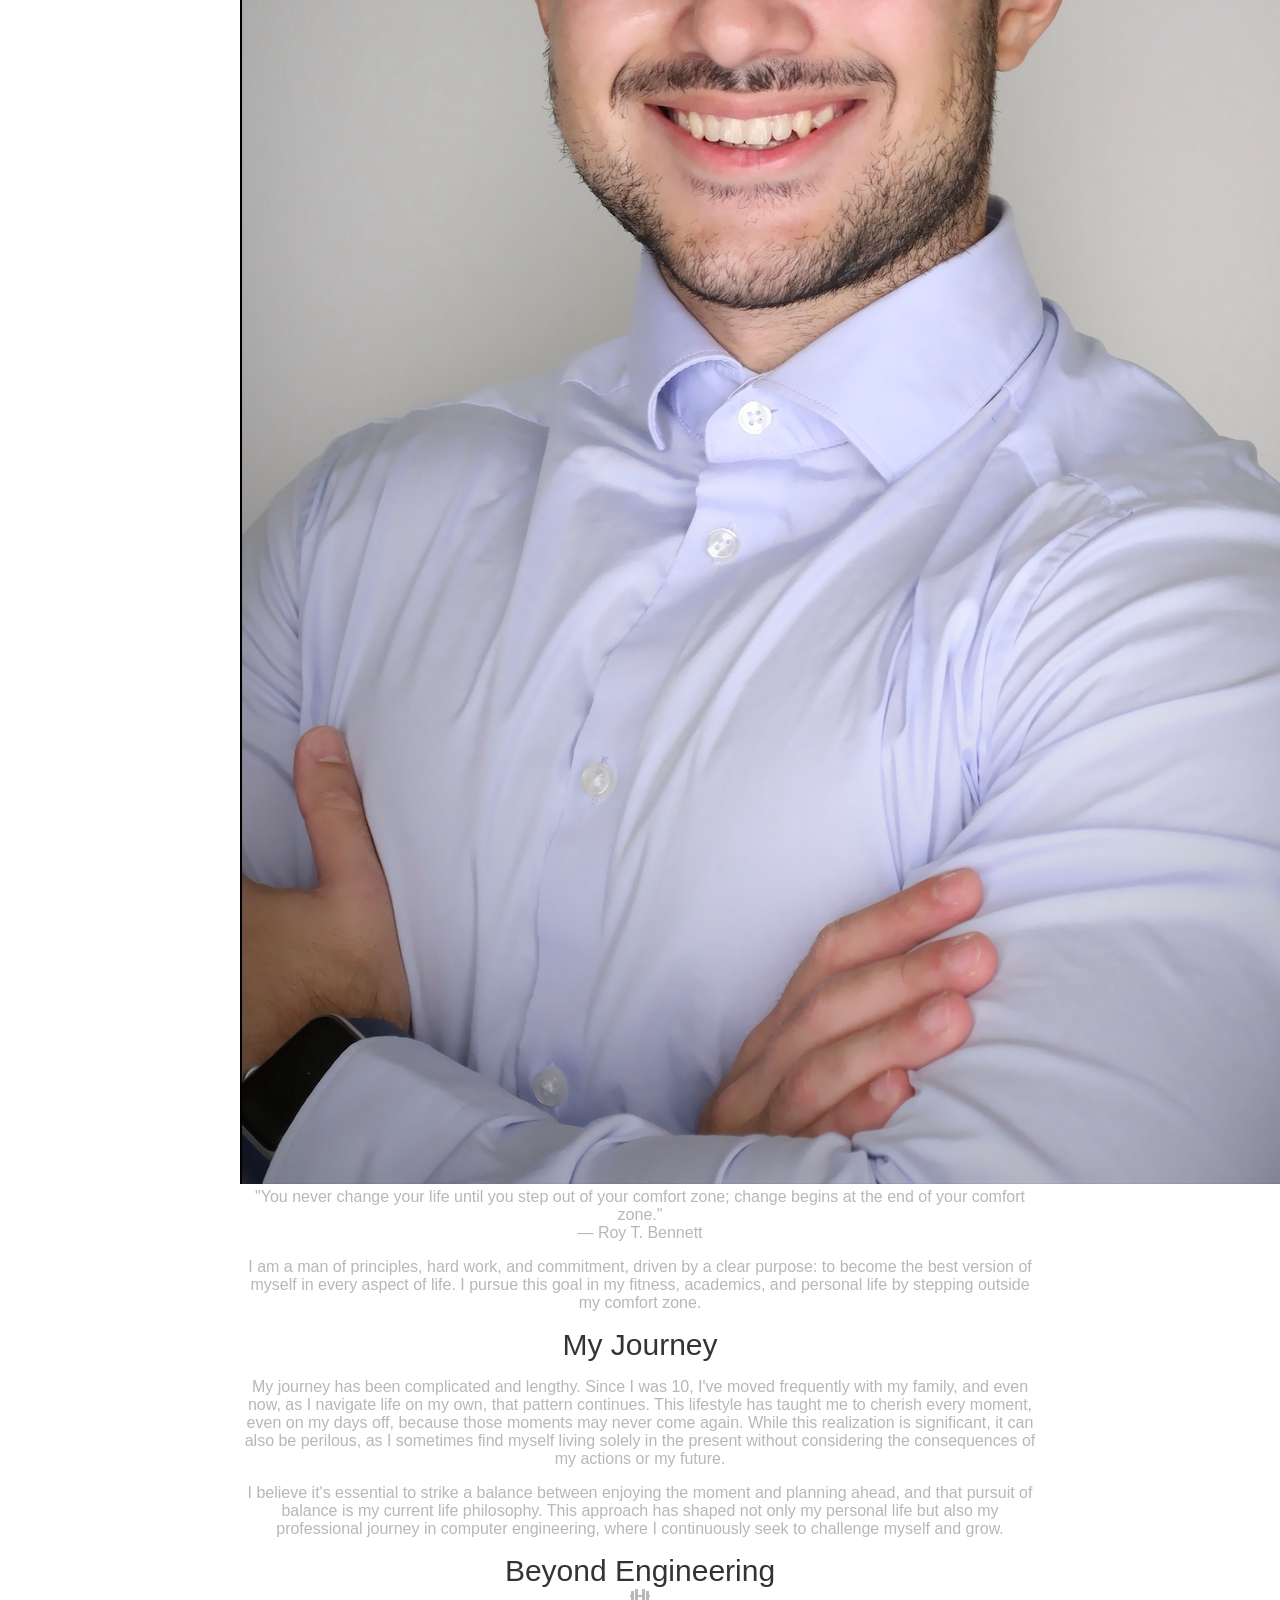
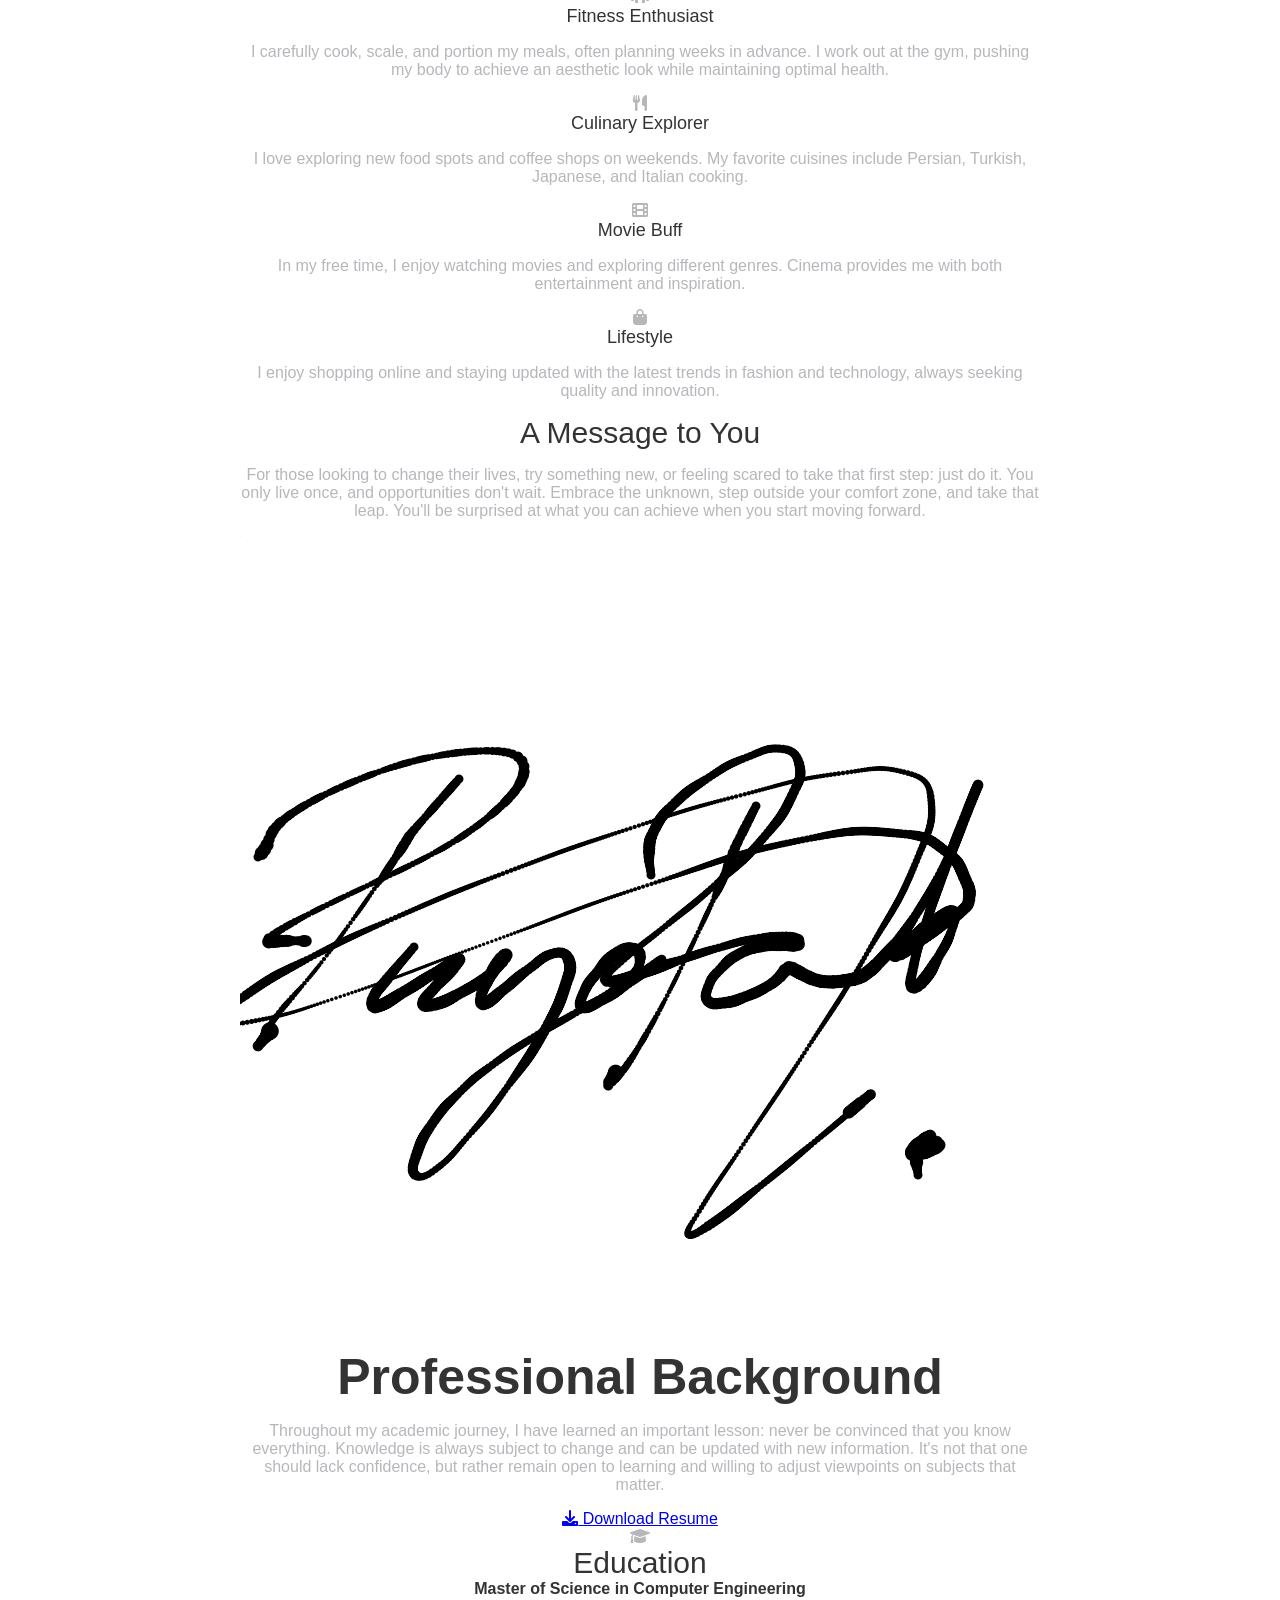
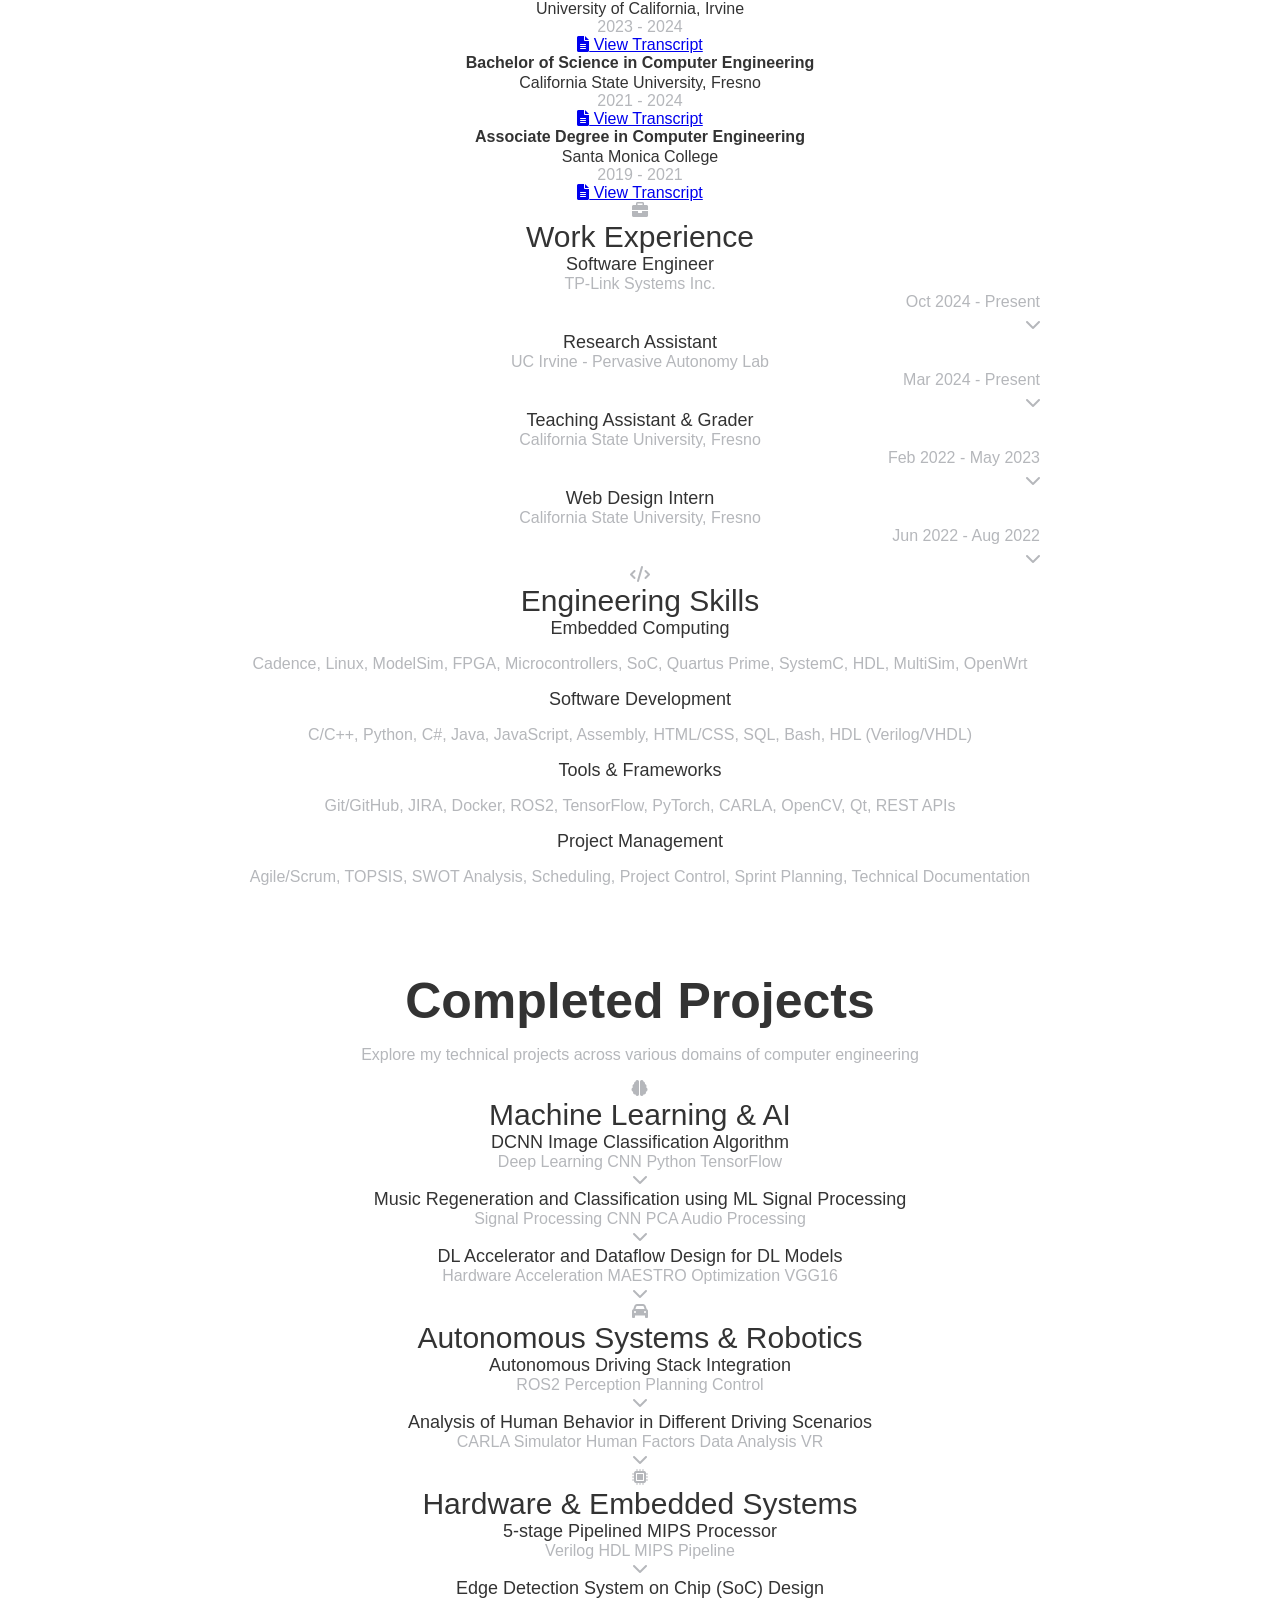
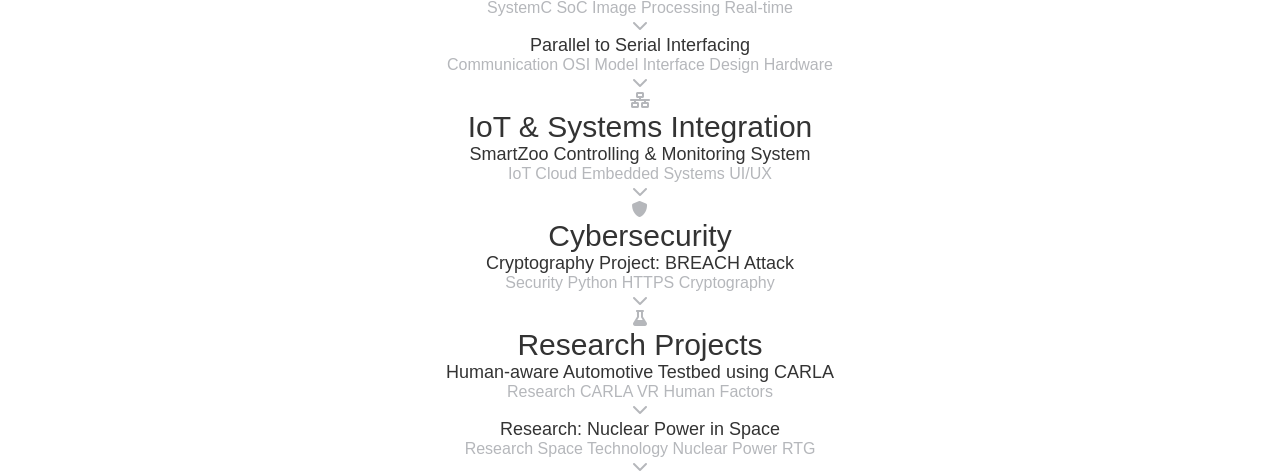
==== commit c809ad1e: "update index file" ====
--- a/index.html
+++ b/index.html
@@ -537,243 +537,22 @@
     </section>
 
     <section id="about" class="parallax">
-        <div class="content">
-            <h2 class="section-title hidden">About Me</h2>
-            <p class="section-content hidden">“You never change your life until you step out of your comfort zone; change begins at the end of your comfort zone.” — Roy T. Bennett. These words resonate deeply with me and have become a guiding principle in my life. I am a driven and committed individual, constantly striving to grow and excel in all aspects—academics, fitness, and personal development. My philosophy revolves around stepping outside my comfort zone to unlock my full potential.
-            <br><br>
-            My journey has been shaped by a dynamic and transient lifestyle. Since childhood, frequent relocations with my family—and now on my own—have taught me to embrace change and cherish each moment. While this mindset has helped me live in the present, it also underscores the importance of balancing immediate experiences with thoughtful planning for the future. This pursuit of balance is central to my life philosophy.
-           <br><br>
-            Beyond my academic and personal growth, I am deeply passionate about fitness. I meticulously plan, prepare, and portion my meals, finding joy in the discipline and process. At the gym, I work relentlessly to push my limits, aiming to achieve both strength and aesthetics. Outside of fitness, I enjoy exploring diverse cuisines—my favorites being Persian, Turkish, Japanese, and Italian—and discovering new coffee shops and eateries during my weekends. I also indulge in movies and online shopping as part of my downtime.
-           <br><br>
-            To anyone seeking to transform their lives or hesitant to take that first leap: embrace the journey. Life’s greatest opportunities often lie just beyond the boundaries of our comfort zones. Take that step forward—you might be amazed at what you can accomplish.</p>
-        </div>
+        
+        <div class="content" id="about-content"></div>
+    
     </section>
 
     <section id="background" class="parallax">
-        <div class="content">
-            <h2 class="section-title hidden">Background</h2>
-            <h3 class="section-title3 hidden">Resume</h3>
-            <p class="section-content hidden">Throughout my academic journey, I have learned an important lesson that I would like to share: never be convinced that you know everything. I have often found myself proven wrong about information I was certain I understood. This experience has taught me that knowledge is always subject to change and can be updated with new information. It's not that one should lack confidence in their knowledge, but rather that we should remain open to learning more and be willing to adjust our viewpoints on subjects that matter.
-           <br><a href="assets/Resume_Fard_Puya.pdf" target="_blank" class="project-report-link">View Resume</a>
-        </p>
-        <div class="education-section">
-            <h3 class="section-title3 hidden">Education</h3>
-            <p class="education-degree hidden" >Master of Science in Computer Engineering (2023-2024)</p>
-            <p class="education-school hidden">
-                University of California, Irvine<br>
-                <a href="assets/UCI_Transcript.pdf" target="_blank" class="project-report-link">View Transcript</a>
-            </p>
-            <p class="education-degree hidden"> Bachelor of Science in Computer Engineering (2021-2024)</p>
-            <p class="education-school hidden">
-                California State University, Fresno<br>
-                <a href="assets/CSUF_Transcript.png" target="_blank" class="project-report-link">View Transcript</a>
-            </p>
-            <p class="education-degree hidden hidden">Completion of Transferrable courses (2019-2021)</p>
-            <p class="education-school hidden">
-                Santa Monica College, Santa Monica<br>
-
-            </p>
-        </div>
-        <br>
-        <div class="work-experience-section hidden">
-            <h3 class="section-title3 hidden">Experience</h2>
-            <div>
-                <p class="work-title hidden" onclick="toggleDetails('Embdd-details')">Embedded Software Engineer, TP-Link Systems Inc., Irvine (Jan 2025 - Present)</p>
-                <div id="Embdd-details" class="work-details hidden" style="display: none;">
-                    <p>Developing and maintaining networking software for routers and embedded systems.</p>
-                    <p>Optimizing firmware for performance, security, and reliability.</p>
-                    <p>Working with tools like Wireshark, GDB, and Linux-based systems for testing and debugging.</p>
-                    <p>Collaborating with cross-functional teams on system design and feature integration.</p>
-                </div>
-                <br>
-		<p class="work-title hidden" onclick="toggleDetails('research-assistant-details')">Research Assistant, Assistant Prof. Dr. Salma Elmalaki (Mar 2024 - Dec 2024)</p>
-		<div id="research-assistant-details" class="work-details hidden" style="display: none;">
-		    <p>Research topic: Human-aware automotive testbed using CARLA with VR environment, supervised by Associate Prof. Dr. Salma Elmalaki in the Pervasive Autonomy Lab.</p>
-		    <p>Successfully assembled a fully functional testbed, integrating a steering wheel, pedals, and a track chair synchronized with the CARLA simulator, utilizing a VR headset for immersive display.</p>
-		    <p>Optimized user experience to match real-world driving standards for best performance and data harvesting results.</p>
-		    <p>Developed a PyGame script to enable this application to operate seamlessly on the CarlaUE4 platform.</p>
-		    <!--<p><a href="assets/UC_Irvine___Pervasive_Autonomy_Testbed_using_CARLA.pdf" target="_blank" class="project-report-link">View Project Report</a></p>-->
-		    <p><a href="https://github.com/PuyaCompE/CARLA_2024.git" target="_blank" class="project-github-link">View GitHub Repository</a></p>
-		</div>
-                <br>
-                <p class="work-title hidden" onclick="toggleDetails('ta-grader-details')">Teaching Assistant & Grader, California State University, Fresno (Feb 2022 - May 2023)</p>
-                <div id="ta-grader-details" class="work-details hidden" style="display: none;">
-                    <p>Supported students in various ECE courses, providing guidance and clarification on course materials.</p>
-                    <p>Conducted review sessions and graded assignments, ensuring academic standards and promoting student success.</p>
-                </div>
-                <br>
-                <p class="work-title hidden" onclick="toggleDetails('web-intern-details')">Web Design Intern, California State University, Fresno (Jun 2022 - Aug 2022)</p>
-                <div id="web-intern-details" class="work-details hidden" style="display: none;">
-                    <p>Redesigned and maintained multiple department websites, focusing on improving user experience and accessibility.</p>
-                    <p>Assisted faculty and students with web-related inquiries, contributing to a collaborative educational environment.</p>
-                </div>
-            </div>
-        </div>
-    <div>
-        <br>
-        <h3 class="section-title3 hidden">Skills</h3>
-        <p class="section-title4h hidden" onclick="toggleDetails('embedded-skills')">Embedded Computing Skills</p>
-        <div id="embedded-skills" class="skills-section hidden" style="display: none;">
-            <div class="skill skill-embedded">
-                <label for="cadence">Cadence</label>
-                <progress id="cadence" value="6" max="10"></progress>
-            </div>
-            <div class="skill skill-embedded">
-                <label for="verilog">VHDL</label>
-                <progress id="verilog" value="7" max="10"></progress>
-            </div>
-            <div class="skill skill-embedded">
-                <label for="fpga">FPGA</label>
-                <progress id="fpga" value="9" max="10"></progress>
-            </div>
-            <div class="skill skill-embedded">
-                <label for="soc">System-on-Chip (SystemC)</label>
-                <progress id="soc" value="9" max="10"></progress>
-            </div>
-            <div class="skill skill-embedded">
-                <label for="qp">QuartusPrime</label>
-                <progress id="qp" value="9" max="10"></progress>
-            </div>
-            <div class="skill skill-embedded">
-                <label for="linux">Linux Programming</label>
-                <progress id="linux" value="10" max="10"></progress>
-            </div>
-        </div>
+        
+        <div class="content" id="background-content"></div>
     
-        <p class="section-title4h hidden" onclick="toggleDetails('software-skills')">Software Development Skills</p>
-        <div id="software-skills" class="skills-section hidden" style="display: none;">
-            <div class="skill skill-software">
-                <label for="assembly">Assembly Programming</label>
-                <progress id="assembly" value="5" max="10"></progress>
-            </div>
-            <div class="skill skill-software">
-                <label for="c">C Programming</label>
-                <progress id="c" value="7" max="10"></progress>
-            </div>
-            <div class="skill skill-software">
-                <label for="html">HTML</label>
-                <progress id="html" value="8" max="10"></progress>
-            </div>
-            <div class="skill skill-software">
-                <label for="cpp">C++</label>
-                <progress id="cpp" value="9" max="10"></progress>
-            </div>
-            <div class="skill skill-software">
-                <label for="python">Python</label>
-                <progress id="python" value="10" max="10"></progress>
-            </div>
-        </div>
-        <p class="section-title4h hidden" onclick="toggleDetails('ML-skills')">Machine Learning Skills</p>
-        <div id="ML-skills" class="skills-section hidden" style="display: none;">
-            <div class="skill skill-ml">
-                <label for="PyTorch">PyTorch</label>
-                <progress id="PyTorch" value="9" max="10"></progress>
-            </div>
-            <div class="skill skill-ml">
-                <label for="TensorFlow">TensorFlow</label>
-                <progress id="TensorFlow" value="9" max="10"></progress>
-            </div>
-            <div class="skill skill-ml">
-                <label for="keras">Keras</label>
-                <progress id="keras" value="9" max="10"></progress>
-            </div>
-        </div>
-        <p class="section-title4h hidden" onclick="toggleDetails('management-skills')">Project Management Skills</p>
-        <div id="management-skills" class="skills-section hidden" style="display: none;">
-            <div class="skill skill-management">
-                <label for="topsis">TOPSIS</label>
-                <progress id="topsis" value="8" max="10"></progress>
-            </div>
-            <div class="skill skill-management">
-                <label for="scheduling">Scheduling</label>
-                <progress id="scheduling" value="9" max="10"></progress>
-            </div>
-            <div class="skill skill-management">
-                <label for="planning">Planning</label>
-                <progress id="planning" value="10" max="10"></progress>
-            </div>
-        </div>
-    </div>
 
     </section>
 
     <section id="projects" class="parallax">
-        <div class="content">
-        	<h2 class="section-title hidden">Projects</h2>
-
-            <h4 class="section-title4h hidden" onclick="toggleDetails('project1')">SmartZoo Controlling & Monitoring System</h4>
-            <div id="project1" class="project-details">
-                <p class="section-content hidden">Created a safe and intelligent control environment that ensures the safety of stingrays, reptiles, and elephants in the zoo. This project leverages embedded systems, cloud-based programming, and a software-based user interface to monitor, collect, and store data.<br>
-		<a href="assets/ProjectCharterV1.10 (3).pdf" target="_blank" class="project-report-link">View Project Report</a></p>
-            </div>
-            <h4 class="section-title4h hidden" onclick="toggleDetails('project2')">5-stage Pipelined MIPS Processor</h4>
-            <div id="project2" class="project-details">
-                <p class="section-content hidden">This project aims to integrate and prototype the datapath and control units of a simple 32-bit MIPS processor featuring five pipeline stages, utilizing the Verilog hardware description language. The processor is designed to execute various instructions, including arithmetic, logic, data movement, and flow control.<br>
-                <a href="assets/ECE174-Project-Report (3).pdf" target="_blank" class="project-report-link">View Project Report</a></p>
-            </div>
-            <h4 class="section-title4h hidden" onclick="toggleDetails('project3')">Cryptography Project: BREACH Attack</h4>
-            <div id="project3" class="project-details">
-                <p class="section-content hidden">In this project, I implemented a breach attack to explore its potential impact on a targeted system. I researched and selected an appropriate attack method, designed and executed the attack on a simulated system using Python, and analyzed the results through HTTPS requests made between the client and server.<br>
-                <a href="assets/ECE 156 - Final Technical Report.pdf" target="_blank" class="project-report-link">View Project Report</a></p>
-            </div>
-            <h4 class="section-title4h hidden" onclick="toggleDetails('project4')">DCNN Image Classification Algorithm</h4>
-            <div id="project4" class="project-details">
-                <p class="section-content hidden">Conducted a comparative study on DCNN, DarkNet-19, ResNet-50, and Efficient B0 architectures, achieving a 94.35% validation accuracy with Efficient B0 on a dataset of over 3500 32x32 grayscale images across 28 classes; custom-designed DCNN achieved 92.35% validation accuracy with the lowest training time, demonstrating efficient model design.<br>
-                <a href="assets/ECE172-Final Project-Report.pdf" target="_blank" class="project-report-link">View Project Report</a></p>
-            </div>
-            <h4 class="section-title4h hidden" onclick="toggleDetails('project5')">Autonomous Driving Stack Integration</h4>
-            <div id="project5" class="project-details">
-                <p class="section-content hidden">Developed a comprehensive autonomous driving stack in ROS2, integrating perception, planning, and control modules, enabling real-time navigation and decision-making in dynamic environments.<br>
-                <a href="assets/Lab5 report (1).pdf" target="_blank" class="project-report-link">View Project Report</a></p>
-            </div>
-            <h4 class="section-title4h hidden" onclick="toggleDetails('project6')">Edge detection System on Chip (SoC) Design</h4>
-            <div id="project6" class="project-details">
-                <p class="section-content hidden">Designed and developed a high-performance edge detection algorithm module using SystemC for image and Video processing at 24fps.<br>
-            </div>
-            <h4 class="section-title4h hidden" onclick="toggleDetails('project9')">Parallel to Serial Interfacing</h4>
-            <div id="project9" class="project-details">
-                <p class="section-content hidden">The project focuses on enhancing data transmission efficiency within communication networks by implementing a Parallel to Serial Interface and a Serial Parallel Interface. It explores the integration of these interfaces in conjunction with the OSI model, which consists of seven layers, each serving a unique purpose in the communication process.<br>
-                <a href="assets/ECE 176 Report.pdf" target="_blank" class="project-report-link">View Project Report</a></p>
-            </div>
-            <h4 class="section-title4h hidden" onclick="toggleDetails('project10')">Analysis of Human Behavior in Different Driving Scenarios</h4>
-            <div id="project10" class="project-details">
-                <p class="section-content hidden">Despite advancements in automotive technology and infrastructure, traffic accidents remain a significant global issue. The graph that you see indicates the number of deaths due to accidents  between 2018-2022 sourced from NHTSA. This makes it crucial to understand the drivers behavior to enhance safety. Advanced simulation technology like CARLA gives us an opportunity to study driving behaviour. The goal of this project is to create and simulate various traffic scenarios using the Carla simulator and understand the driver's behavior. This is done by gathering vehicle metric data and biometrics such as heart rate and breathing rate.<br>
-                <a href="assets/Final PPT (1).pdf" target="_blank" class="project-report-link">View Project Report</a></p>
-            </div>
-            <h4 class="section-title4h hidden" onclick="toggleDetails('project11')">Music Regeneration and Classification using ML Signal Processing</h4>
-            <div id="project11" class="project-details">
-                <p class="section-content hidden">The objective of this project is to do music signal recreation. Leveraging the trained CNN model, genre-specific feature representations are synthesized into new music signals. These features are converted into audio waveforms, demonstrating the potential of neural networks to generate realistic genre-specific samples. To validate the quality of the recreated music signals, they are reclassified using the same trained model, ensuring fidelity to the original genres. Finally, a Principle Component Analysis (PCA) will be performed on the reconstructed data for the four genres to examine and highlight the distinct differences in their variance distributions.<br>
-		<a href="assets/Final_Project___Report.pdf" target="_blank" class="project-report-link">View Project Report</a></p>
-            </div>
-            <h4 class="section-title4h hidden" onclick="toggleDetails('project12')">DL Accelerator and Dataflow design for DL Models</h4>
-            <div id="project12" class="project-details">
-                <p class="section-content hidden">Deep learning (DL) accelerators are critical for optimizing computational workloads across various applications. The co-design space of DL accelerators comprises three interconnected domains: the deep learning model, the dataflow, and the hardware architecture. Each of these components introduces unique constraints and opportunities for optimization. This project aims to co-optimize dataflow and hardware architecture for given DL models vgg16 and UNet using the MAESTRO cost model. The objectives are to minimize latency and energy consumption while adhering to predefined hardware and dataflow constraints. This report outlines the optimization strategies employed, decisions taken during the design process, and results obtained.<br>
-		<a href="assets/Final_Project___Report___EECS_298__DL_Accelerator.pdf" target="_blank" class="project-report-link">View Project Report</a></p>
-            </div><br><br>
-		<h2 class="section-title hidden">Research</h2>
-
-            <h4 class="section-title4h hidden" onclick="toggleDetails('project8')">Research: Nuclear Power in Space</h4>
-            <div id="project8" class="project-details">
-                <p class="section-content hidden">Space missions increasingly rely on nuclear power, notably Radioisotope Thermoelectric Generators (RTGs) and nuclear fission reactors, for energy. This paper reviews their applications, focusing on Nuclear Thermal Propulsion (NTP), analysis, and data acquisition. RTGs, fueled by Plutonium-238, provide reliable energy for space probes and rovers, as seen in the Curiosity (2011) and Mars 2020: Perseverance missions. Nuclear fission reactors, particularly in NTP systems, offer potential for high-energy propulsion, enabling faster exploration. Emphasizing nuclear power's significance, this paper underscores its role in mission success, scientific discovery, and human exploration beyond Earth.<br>
-                <a href="assets/EECS230-report (1).pdf" target="_blank" class="project-report-link">View Project Report</a></p>
-            </div>
-	    <h4 class="section-title4h hidden" onclick="toggleDetails('project13')">Research: Human-aware Automotive Testbed using CARLA</h4>
-	    <div id="project13" class="project-details">
-		<p class="section-content hidden">The integration of autonomous vehicles into real-world environments requires advanced simulation platforms. CARLA (Car Learning to Act) provides a state-of-the-art open-source simulator designed for autonomous driving research. This paper presents the design of a human-aware automotive testbed using CARLA, incorporating human-vehicle interaction and environment sensing to enhance testing and validation of autonomous systems. The testbed enables realistic vehicle behavior simulation, including traffic, pedestrians, and environmental conditions, ensuring robust system performance in various scenarios. Emphasizing the importance of human awareness in autonomous driving, this work explores how CARLA facilitates the development of safe, efficient, and user-friendly autonomous vehicles.<br>
-		<a href="assets/UC_Irvine___Pervasive_Autonomy_Testbed_using_CARLA.pdf" target="_blank" class="project-report-link">View Project Report</a></p>
-	    </div>
-
-        </div>
-	<br><br><br><br><br><br><br><br><br><br><br><br><br><br>
-        <div class="socials">
-            <ul>
-                <li><a href="mailto:puyafardce@gmail.com" class="email-icon" title="Email Me"><i class="fas fa-envelope"></i></a></li>
-                <li><a href="https://www.instagram.com/py.frd/" target="_blank" class="fab fa-instagram"></a></li>
-                <li><a href="https://www.linkedin.com/in/puyafard" target="_blank" class="fab fa-linkedin"></a></li>
-                <li><a href="https://github.com/PuyaCompE" target="_blank" class="fab fa-github"></a></li>
-            </ul>
-        </div>
-        <p>&copy; 2024 Puya Fard. All Rights Reserved.</p>
+        
+        <div class="content" id="projects-content"></div>
+    
     </section>
     <script>
         // Select all elements with the 'hidden' class
@@ -847,5 +626,40 @@
                 behavior: 'smooth'  // This enables smooth scrolling
             });
     </script>
+
+<script>
+(async () => {
+  async function inject(fromUrl, sourceSelector, targetSelector) {
+    try {
+      const res = await fetch(fromUrl, { cache: "no-store" });
+      const html = await res.text();
+      const doc = new DOMParser().parseFromString(html, "text/html");
+      const source = doc.querySelector(sourceSelector);
+      const target = document.querySelector(targetSelector);
+      if (source && target) {
+        target.innerHTML = source.innerHTML;
+
+        // Remap links to keep users within the single-page app
+        const map = new Map([
+          ["index.html", "#home"],
+          ["about.html", "#about"],
+          ["personal-background.html", "#background"],
+          ["completed-projects.html", "#projects"],
+        ]);
+        target.querySelectorAll("a[href]").forEach(a => {
+          const href = a.getAttribute("href");
+          if (map.has(href)) a.setAttribute("href", map.get(href));
+        });
+      }
+    } catch (e) {
+      console.error("Inject failed for", fromUrl, e);
+    }
+  }
+  await inject("about.html", ".container", "#about-content");
+  await inject("personal-background.html", ".container", "#background-content");
+  await inject("completed-projects.html", ".container", "#projects-content");
+})();
+</script>
+
 </body>
 </html>
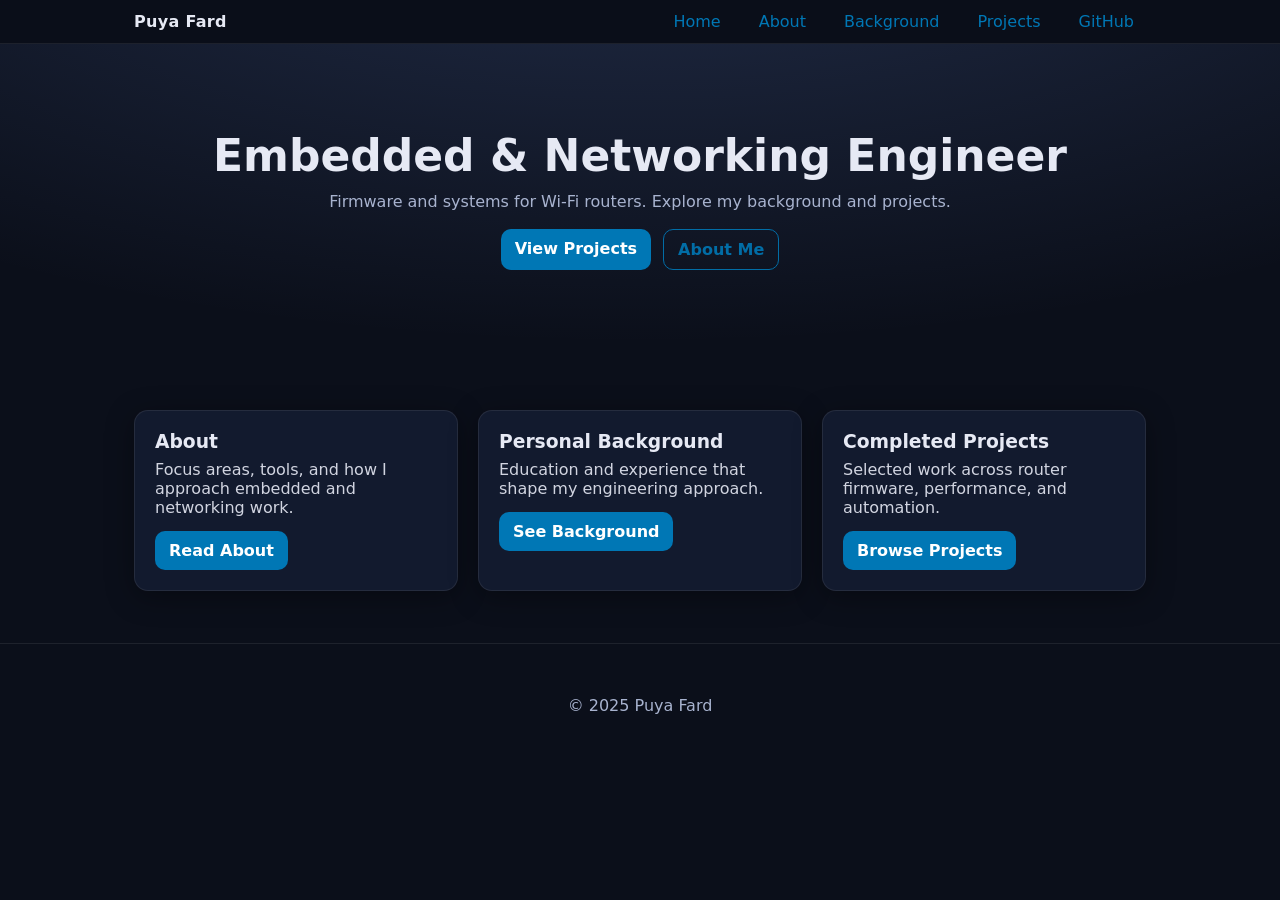
==== commit 130bb8b9: "now unifidied index" ====
--- a/index.html
+++ b/index.html
@@ -1,665 +1,111 @@
 <!DOCTYPE html>
 <html lang="en">
 <head>
-    <meta charset="UTF-8">
-    <meta name="viewport" content="width=device-width, initial-scale=1.0">
-    <title>My Portfolio</title>
-    <link rel="stylesheet" href="https://cdnjs.cloudflare.com/ajax/libs/font-awesome/6.0.0-beta3/css/all.min.css">
-    <style>
-        :root {
-            --secondary-glow: conic-gradient(
-                from 10deg at 50% 50%,
-                #eb7494 0deg,
-                #ae77b2 55deg,
-                #97b5da 120deg,
-                #0099ca 160deg,
-                transparent 360deg
-            );
+  <meta charset="UTF-8" />
+  <meta name="viewport" content="width=device-width, initial-scale=1" />
+  <title>Puya Fard – Portfolio</title>
+  <style>
+    /* Base variables borrowed from your subpages' style */
+    :root {
+      --primary-color: #0077b5; /* matches LinkedIn accent you used */
+      --bg: #0b0f1a;
+      --panel: #0f1524;
+      --muted: #a8b3cf;
+      --text: #e6e9f4;
+      --card: #121a2e;
+      --border: rgba(255,255,255,0.08);
+      --shadow: 0 6px 28px rgba(0,0,0,0.35);
+      --radius: 16px;
+      --maxw: 1060px;
+    }
 
-            --third-glow: conic-gradient(
-                from 90deg at 50% 50%,
-                #ff8b7e 0deg,
-                #e24e6b 160deg,
-                #7ed2da 120deg,
-                #8bdce0 55deg,
-                transparent 360deg
-            );
-        }
+    * { box-sizing: border-box; }
+    html, body { margin: 0; padding: 0; background: var(--bg); color: var(--text); font-family: -apple-system, system-ui, Segoe UI, Roboto, Inter, Helvetica, Arial, sans-serif; }
+    a { color: var(--primary-color); text-decoration: none; }
+    a:hover { text-decoration: underline; }
 
-        @keyframes gradientAnimation {
-            0% { background: #b5b7bb; } /* Beige */
-            50% { background: #afb1ae; } /* Light silver */
-            100% { background: #b5b7bb; } /* Beige */
-        }
+    .container { max-width: var(--maxw); margin: 0 auto; padding: 24px; }
 
-        body, html {
-            margin: 0;
-            padding: 0;
-            overflow-x: hidden;
-            font-family: Arial, sans-serif;
-        }
+    /* Nav similar to your pages */
+    .navbar { position: sticky; top: 0; z-index: 50; background: rgba(11,15,26,0.75); backdrop-filter: blur(8px); border-bottom: 1px solid var(--border); }
+    .navbar .container { display: flex; align-items: center; justify-content: space-between; gap: 16px; padding-top: 12px; padding-bottom: 12px; }
+    .logo { font-weight: 700; letter-spacing: 0.3px; }
+    .nav-links { list-style: none; display: flex; gap: 14px; margin: 0; padding: 0; }
+    .nav-links a { padding: 8px 12px; border-radius: 10px; }
+    .nav-links a:hover { background: rgba(255,255,255,0.06); text-decoration: none; }
 
-        nav {
-            width: 100%;
-            background-color: #333333; /* Match the font color of the rest of the page */
-            box-shadow: 0 2px 10px rgba(0, 0, 0, 0.1);
-            position: fixed;
-            top: 0;
-            left: 0;
-            z-index: 1000;
-            font-size: 16px; /* Set the desired font size */
+    /* Hero */
+    .hero { padding: 64px 0; background: radial-gradient(1200px 500px at 50% -200px, rgba(122,162,255,0.22), rgba(11,15,26,0)); text-align: center; }
+    .hero h1 { margin: 0 0 12px; font-size: clamp(28px, 4.2vw, 44px); line-height: 1.1; }
+    .hero p { margin: 0 auto; max-width: 800px; color: var(--muted); }
+    .btn-row { display:flex; gap:12px; flex-wrap: wrap; justify-content:center; margin-top: 18px; }
+    .btn { display:inline-block; padding:10px 14px; border-radius:10px; font-weight:600; text-decoration:none; }
+    .btn-primary { background: var(--primary-color); color: #fff; }
+    .btn-outline { border: 1px solid currentColor; opacity: .9; }
 
-        }
+    /* Sections */
+    section { padding: 28px 0; }
+    .cards { display: grid; grid-template-columns: 1fr; gap: 20px; }
+    @media (min-width: 900px) { .cards { grid-template-columns: repeat(3, 1fr); } }
+    .card { background: var(--card); border: 1px solid var(--border); border-radius: 14px; padding: 20px; box-shadow: var(--shadow); }
+    .card h3 { margin: 0 0 8px; }
+    .card p { margin: 0; color: var(--text); opacity: .9; }
+    .card .actions { margin-top: 14px; }
 
-        .menu-bar {
-            display: flex;
-            justify-content: center;
-            padding: 10px; /* Increased padding for more space */
-            list-style: none;
-            margin: 0;
-            width: 100%;
-            box-sizing: border-box;
-        }
-
-        .menu-bar ul {
-            display: flex; /* Ensure the list items are displayed horizontally */
-            padding: 0; /* Remove default padding */
-            margin: 0; /* Remove default margin */
-            list-style: none; /* Remove default list styling */
-        }
-
-        .menu-bar li {
-            margin: 15px;
-        }
-
-        .menu-bar a {
-            text-decoration: none;
-            color: #ffffff; /* Change text color to white */
-            font-weight: bold;
-            transition: color 0.3s;
-        }
-        .menu-bar a:hover {
-            color: #0077b5;
-        }
-        .menu-bar a i {
-            margin-right: 8px;
-            color: #ffffff; /* Default icon color */
-            transition: color 0.3s;
-        }
-
-        .menu-bar a:hover i {
-            color: #0077b5; /* Hover color */
-        }
-
-        .parallax {
-            position: relative;
-            min-height: 100vh;
-            background-attachment: fixed;
-            background-size: cover;
-            background-position: center;
-            color: #b5b7bb;
-            text-align: center;
-            padding-top: 50px;
-            box-sizing: border-box;
-        }
-
-        #home {
-            background-image: url('path/to/home-image.jpg');
-        }
-
-        #about {
-            background-image: url('path/to/about-image.jpg');
-        }
-
-        #background {
-            background-image: url('path/to/background-image.jpg');
-        }
-
-        #projects {
-            background-image: url('path/to/projects-image.jpg');
-        }
-
-        .content {
-            position: relative; /* Change from absolute to relative */
-            top: 0; /* Align content to the top */
-            left: 50%; /* Center horizontally */
-            transform: translateX(-50%); /* Only translate horizontally */
-            width: 80%;
-            max-width: 800px;
-            padding-top: 20px; /* Add padding if needed to create space from the top */
-            box-sizing: border-box; /* Ensure padding is included in width calculation */
-        }
-
-        footer {
-            text-align: center;
-            font-size: 12px;
-            width: 100%;
-            margin: 0;
-            color: #333333;
-            padding-top: 150px; /* Add padding if needed to create space from the top */
-        }
-
-        .socials {
-            margin-top: 10px;
-            text-align: center;
-            font-size: 12px;
-            width: 100%;
-            margin: 0;        
-            color: #333333;
-	}
-
-        .socials ul {
-            list-style: none;
-            padding: 0;
-            margin: 0;
-            display: flex;
-            justify-content: center;
-        }
-
-        .socials ul li {
-            margin: 0 15px;
-        }
-
-        .socials ul li a {
-            color: #333333;
-            font-size: 20px;
-            transition: color 0.3s;
-        }
-
-        .socials ul li a:hover {
-            color: #0077b5;
-        }
-
-
-        /* Existing styles */
-        .introduction {
-            font-size: 18px;
-            color: #333333;
-            text-align: center;
-            margin: 20px 0;
-            opacity: 0;
-            animation: fadeIn 3s forwards;
-            animation-delay: 3s;
-        }
-
-        .cta-button {
-            display: inline-block;
-            padding: 10px 20px;
-            background-color: #0077b5;
-            color: #ffffff;
-            text-decoration: none;
-            font-weight: bold;
-            border-radius: 5px;
-            margin-top: 20px;
-            opacity: 0;
-            animation: fadeIn 3s forwards;
-            animation-delay: 3.5s;
-        }
-
-        .explore-link {
-            font-size: 20px;
-            color: #0077b5;
-            text-decoration: none;
-            margin-top: 20px;
-            animation: breathing 2s infinite;
-            display: inline-block;
-        }
-
-        h1 {
-            font-size: 50px; /* Font size */
-            color: #333333;
-            font-weight: bold; /* Bold text */
-            text-align: center; /* Center text */
-            margin: 0; /* Remove default margin */
-            opacity: 0; /* Start with the text hidden */
-            animation: fadeIn 3s forwards; /* Apply fade-in animation */
-            animation-delay: 0.5s; /* Delay before the animation starts */
-        }
-
-        h2 {
-            font-size: 30px; /* Font size for h2 */
-            font-weight: normal; /* Normal weight for h2 */
-            text-align: center; /* Center text */
-            margin: 0; /* Remove default margin */
-            opacity: 0; /* Start with the text hidden */
-            animation: fadeIn 3s forwards; /* Apply fade-in animation */
-            animation-delay: 1.5s; /* Delay before the animation starts */
-            color: #333333;
-        }
-
-        h3 {
-            font-size: 18px; /* Font size for h2 */
-            font-weight: normal; /* Normal weight for h2 */
-            text-align: center; /* Center text */
-            margin: 0; /* Remove default margin */
-            opacity: 0; /* Start with the text hidden */
-            animation: fadeIn 3s forwards; /* Apply fade-in animation */
-            animation-delay: 6s; /* Delay before the animation starts */
-            color: #333333;
-        }
-
-        @keyframes fadeIn {
-            to {
-                opacity: 1; /* Fade in to full visibility */
-            }
-        }
-
-        @media (max-width: 768px) {
-            .menu-bar {
-                display: flex;
-                padding: 20px 0; /* Increased padding for mobile */
-                justify-content: center;
-                font-size: 2.8vw;
-            }
-
-            .menu-bar li {
-                margin: 10px; /* Adjust margin for vertical layout */
-            }
-
-            h1 {
-                font-size: 8vw;
-                color: #333333;
-            }
-
-            h2, h3 {
-                font-size: 5vw;
-                color: #333333;
-            }
-        }
-
-        body::before,
-        body::after {
-            content: '';
-            position: absolute;
-            z-index: -1;
-            opacity: 0.8;
-        }
-
-        body::before {
-            background: var(--third-glow);
-            border-radius: 50%;
-            width: 50vw;
-            height: 50vw;
-            margin-left: -200px;
-            filter: blur(90px);
-            top: calc(50vh - 50vw / 2);
-            left: calc(50vw);
-            animation: animateBefore 7s cubic-bezier(0.47, 0, 0.745, 0.715) infinite;
-        }
-
-        body::after {
-            background: var(--secondary-glow);
-            border-radius: 50%;
-            width: 500px;
-            height: 700px;
-            filter: blur(90px);
-            top: calc(50vh - 50vw / 2);
-            left: calc(50vw - 50vw / 2);
-            animation: animateAfter 7s cubic-bezier(0.47, 0, 0.745, 0.715) infinite;
-        }
-
-        @keyframes animateBefore {
-            0% { transform: translateY(0); }
-            50% { transform: translateY(200px) scale(0.8); }
-            100% { transform: translateY(0); }
-        }
-
-        @keyframes animateAfter {
-            0% { transform: translateX(0); }
-            50% { transform: translateX(-250px) scale(1.2); }
-            100% { transform: translateX(0); }
-        }
-        .section-title {
-            text-align: justify;
-            max-width: 800px;
-            font-size: 30px;
-            margin-top: 0;
-            margin-bottom: 20px;
-            color: #333333;
-            font-weight: bold;
-        }
-        .section-title3 {
-            text-align: justify;
-            max-width: 800px;
-            font-size: 25px;
-            margin-top: 30px;
-            margin-bottom: 10px;
-            color: #333333;
-            font-weight: bold;
-        }
-        .section-title4h {
-            font-weight: bold;
-            text-align: justify;
-            font-size: 18px;
-            margin-top: 12px;
-            margin-bottom: 12px;
-            color: #333333;
-            cursor: pointer; /* Add a pointer cursor to indicate it's interactive */
-            transition: color 0.3s, transform 0.3s; /* Smooth transition for color and size */
-        }
-
-        .section-title4h:hover {
-            color: #0077b5; /* Change text color on hover */
-        }
-        
-        .section-title4 {
-            text-align: justify;
-            max-width: 800px;
-            font-size: 18px;
-            margin-top: 15px;
-            margin-bottom: 10px;
-            color: #333333;
-        }
-
-        .section-content {
-            font-size: 16px;
-            max-width: 800px;
-            margin: 0 auto; /* Centers the text block */
-            text-align: justify; /* Justifies the content */
-            line-height: 1.4;
-            color: #333333;
-			text-indent: 0;
-        }
-        .hidden {
-            opacity: 0;
-            transform: translateY(40px); /* Slide in from below */
-            transition: opacity 0.8s ease-out, transform 0.8s ease-out; /* Smooth transition */
-        }
-
-        .visible {
-            opacity: 1;
-            transform: translateY(0); /* Normal position */
-        }
-        .signature {
-            display: flex;
-            align-items: flex-start;
-            justify-content: flex-start;
-            max-width: 800px;
-            width: 100%;
-            margin: 40px auto 0;
-        }
-        
-        .signature img {
-            max-width: 150px;
-            height: auto;
-            margin: 0;
-        }
-	.project img{
-	    max-width: 150px;
-            height: auto;
-            margin: 0;
-        }
-        .project-report-link {
-            display: inline-block;
-            margin-top: 10px;
-            padding: 8px 15px;
-            color: #0077b5;
-            text-decoration: none;
-            border: 1px solid #0077b5;
-            border-radius: 4px;
-            transition: background-color 0.3s, color 0.3s;
-            text-align: left;
-        }
-        .education-section, .work-experience-section {
-            max-width: 800px;
-            width: 100%;
-            text-align: left;
-        }
-
-        .education-degree, .work-title {
-            font-weight: bold;
-            color: #333333; /* Match font color */
-            margin: 0;
-            cursor: pointer;
-        }
-
-        .education-school {
-            font-weight: normal;
-            color: #333333; /* Match font color */
-            margin-top: 2px;
-        }
-
-        .work-details {
-            display: none;
-            color: #333333; /* Change this to your desired text color */
-        }
-        .work-title:hover {
-            color: #0077b5;
-        }
-        .skills-section {
-            display: none; /* Initially hidden */
-            color: #333333; /* Default text color */
-            transition: all 0.3s ease; /* Smooth transition */
-        }
-        
-        .section-title4:hover {
-            color: #0077b5; /* Blue color on hover */
-            cursor: pointer; /* Pointer cursor on hover */
-        }
-
-        .project-report-link {
-            display: inline-block;
-            margin-top: 10px;
-            padding: 8px 15px;
-            color: #0077b5;
-            text-decoration: none;
-            border: 1px solid #0077b5;
-            border-radius: 4px;
-            transition: background-color 0.3s, color 0.3s;
-            text-align: left;
-        }
-
-        .project-details {
-            display: none; /* Initially hide project details */
-            margin-top: 10px;
-        }
-        /* Gradient Progress Bar (Yellow to Orange to Red) */
-        progress {
-            width: 50%;
-            height: 20px;
-            margin-top: 2px;
-            display: block;
-            appearance: none; /* Removes default styling */
-            background: linear-gradient(to right, yellow, orange, red);
-        }
-        
-        /* Adding indicator ticks */
-        progress::-webkit-progress-bar {
-            background-color: #f0f0f0; /* Light grey background */
-            border-radius: 5px;
-        }
-        
-        progress::-webkit-progress-value {
-            background: linear-gradient(to right, yellow, orange, red); /* Gradient color */
-            border-radius: 5px;
-        }
-        
-        progress::-webkit-progress-value {
-            /* Adding indicator ticks */
-            background: linear-gradient(to right, yellow, orange, red);
-            border-radius: 5px;
-        }
-        
-        /* Embedded Computing Skills (Blue) */
-        .skill-embedded progress::-webkit-progress-value {
-            background: linear-gradient(to right, blue, darkblue);
-        }
-        
-        /* Software Development Skills (Green) */
-        .skill-software progress::-webkit-progress-value {
-            background: linear-gradient(to right, green, darkgreen);
-        }
-        
-        /* Project Management Skills (Orange) */
-        .skill-management progress::-webkit-progress-value {
-            background: linear-gradient(to right, orange, darkorange);
-        }
-        
-        /* Remove the custom ticks */
-        progress {
-            position: relative;
-        }
-        
-        progress::after {
-            content: "10";
-            position: absolute;
-            top: -10px;
-            right: 0;
-        }
-
-        /* Align skill text to the left */
-        .skill {
-            margin: 5px 0;
-            text-align: left;
-        }
-
-
-
-
-    </style>
+    footer { border-top: 1px solid var(--border); text-align:center; padding: 28px 0; color: var(--muted); }
+  </style>
 </head>
 <body>
-    <nav id="navbar">
-        <ul class="menu-bar">
-            <li><a href="#home"><i class="fas fa-home"></i>Home</a></li>
-            <li><a href="#about"><i class="fas fa-info-circle"></i>About Me</a></li>
-            <li><a href="#background"><i class="fas fa-graduation-cap"></i>Background</a></li>
-            <li><a href="#projects"><i class="fas fa-folder"></i>Projects</a></li>
-        </ul>
-    </nav>
+  <nav class="navbar">
+    <div class="container">
+      <div class="logo">Puya Fard</div>
+      <ul class="nav-links">
+        <li><a href="index.html">Home</a></li>
+        <li><a href="about.html">About</a></li>
+        <li><a href="personal-background.html">Background</a></li>
+        <li><a href="completed-projects.html">Projects</a></li>
+        <li><a href="https://github.com/PuyaCompE" target="_blank" rel="noopener">GitHub</a></li>
+      </ul>
+    </div>
+  </nav>
 
-    <section id="home" class="parallax">
-        <div class="content">
-        	<br><br><br><br><br><br><br><br><br><br><br><br>
-            <h1>Welcome to My Portfolio</h1>
-            <h2>by Puya Fard</h2>
+  <header class="hero">
+    <div class="container">
+      <h1>Embedded & Networking Engineer</h1>
+      <p>Firmware and systems for Wi-Fi routers. Explore my background and projects.</p>
+      <div class="btn-row">
+        <a class="btn btn-primary" href="completed-projects.html">View Projects</a>
+        <a class="btn btn-outline" href="about.html">About Me</a>
+      </div>
+    </div>
+  </header>
+
+  <main>
+    <section>
+      <div class="container">
+        <div class="cards">
+          <div class="card">
+            <h3>About</h3>
+            <p>Focus areas, tools, and how I approach embedded and networking work.</p>
+            <div class="actions"><a class="btn btn-primary" href="about.html">Read About</a></div>
+          </div>
+          <div class="card">
+            <h3>Personal Background</h3>
+            <p>Education and experience that shape my engineering approach.</p>
+            <div class="actions"><a class="btn btn-primary" href="personal-background.html">See Background</a></div>
+          </div>
+          <div class="card">
+            <h3>Completed Projects</h3>
+            <p>Selected work across router firmware, performance, and automation.</p>
+            <div class="actions"><a class="btn btn-primary" href="completed-projects.html">Browse Projects</a></div>
+          </div>
         </div>
+      </div>
     </section>
+  </main>
 
-    <section id="about" class="parallax">
-        
-        <div class="content" id="about-content"></div>
-    
-    </section>
-
-    <section id="background" class="parallax">
-        
-        <div class="content" id="background-content"></div>
-    
-
-    </section>
-
-    <section id="projects" class="parallax">
-        
-        <div class="content" id="projects-content"></div>
-    
-    </section>
-    <script>
-        // Select all elements with the 'hidden' class
-        const hiddenElements = document.querySelectorAll('.hidden');
-
-        // Options for the observer (which are the default values)
-        const observerOptions = {
-            root: null, // Use the viewport as the root
-            rootMargin: '0px',
-            threshold: 0.2 // Trigger when 10% of the element is visible
-        };
-
-        // Create the observer
-        const observer = new IntersectionObserver((entries, observer) => {
-            entries.forEach(entry => {
-                if (entry.isIntersecting) {
-                    // When the element is in view, add the 'visible' class
-                    entry.target.classList.add('visible');
-                    // Optionally, you can unobserve the element after it has been shown
-                    observer.unobserve(entry.target);
-                }
-            });
-        }, observerOptions);
-
-        // Observe each hidden element
-        hiddenElements.forEach(element => {
-            observer.observe(element);
-        });
-    </script>
-    <script>
-        document.querySelectorAll('.menu-bar a').forEach(anchor => {
-            anchor.addEventListener('click', function(e) {
-                e.preventDefault();
-
-                const targetId = this.getAttribute('href').substring(1);
-                const targetElement = document.getElementById(targetId);
-                const navbarHeight = document.getElementById('navbar').offsetHeight;
-
-                window.scrollTo({
-                    top: targetElement.offsetTop - navbarHeight,
-                    behavior: 'smooth'
-                });
-            });
-        });
-    </script>
-    <script>
-        function toggleDetails(id) {
-            const details = document.getElementById(id);
-            if (details.style.display === "none" || details.style.display === "") {
-                details.style.display = "block";
-            } else {
-                details.style.display = "none";
-            }
-        }
-    </script>
-    <script>
-        function toggleDetails(projectId) {
-            const details = document.getElementById(projectId);
-            if (details.style.display === "none" || details.style.display === "") {
-                details.style.display = "block";
-            } else {
-                details.style.display = "none";
-            }
-        }
-    </script>
-    <script>
-        // Scroll to the top of the page when it loads
-        window.onload = function() {
-            window.scrollTo({
-                top: 0,
-                behavior: 'smooth'  // This enables smooth scrolling
-            });
-    </script>
-
-<script>
-(async () => {
-  async function inject(fromUrl, sourceSelector, targetSelector) {
-    try {
-      const res = await fetch(fromUrl, { cache: "no-store" });
-      const html = await res.text();
-      const doc = new DOMParser().parseFromString(html, "text/html");
-      const source = doc.querySelector(sourceSelector);
-      const target = document.querySelector(targetSelector);
-      if (source && target) {
-        target.innerHTML = source.innerHTML;
-
-        // Remap links to keep users within the single-page app
-        const map = new Map([
-          ["index.html", "#home"],
-          ["about.html", "#about"],
-          ["personal-background.html", "#background"],
-          ["completed-projects.html", "#projects"],
-        ]);
-        target.querySelectorAll("a[href]").forEach(a => {
-          const href = a.getAttribute("href");
-          if (map.has(href)) a.setAttribute("href", map.get(href));
-        });
-      }
-    } catch (e) {
-      console.error("Inject failed for", fromUrl, e);
-    }
-  }
-  await inject("about.html", ".container", "#about-content");
-  await inject("personal-background.html", ".container", "#background-content");
-  await inject("completed-projects.html", ".container", "#projects-content");
-})();
-</script>
-
+  <footer>
+    <div class="container">© 2025 Puya Fard</div>
+  </footer>
 </body>
 </html>
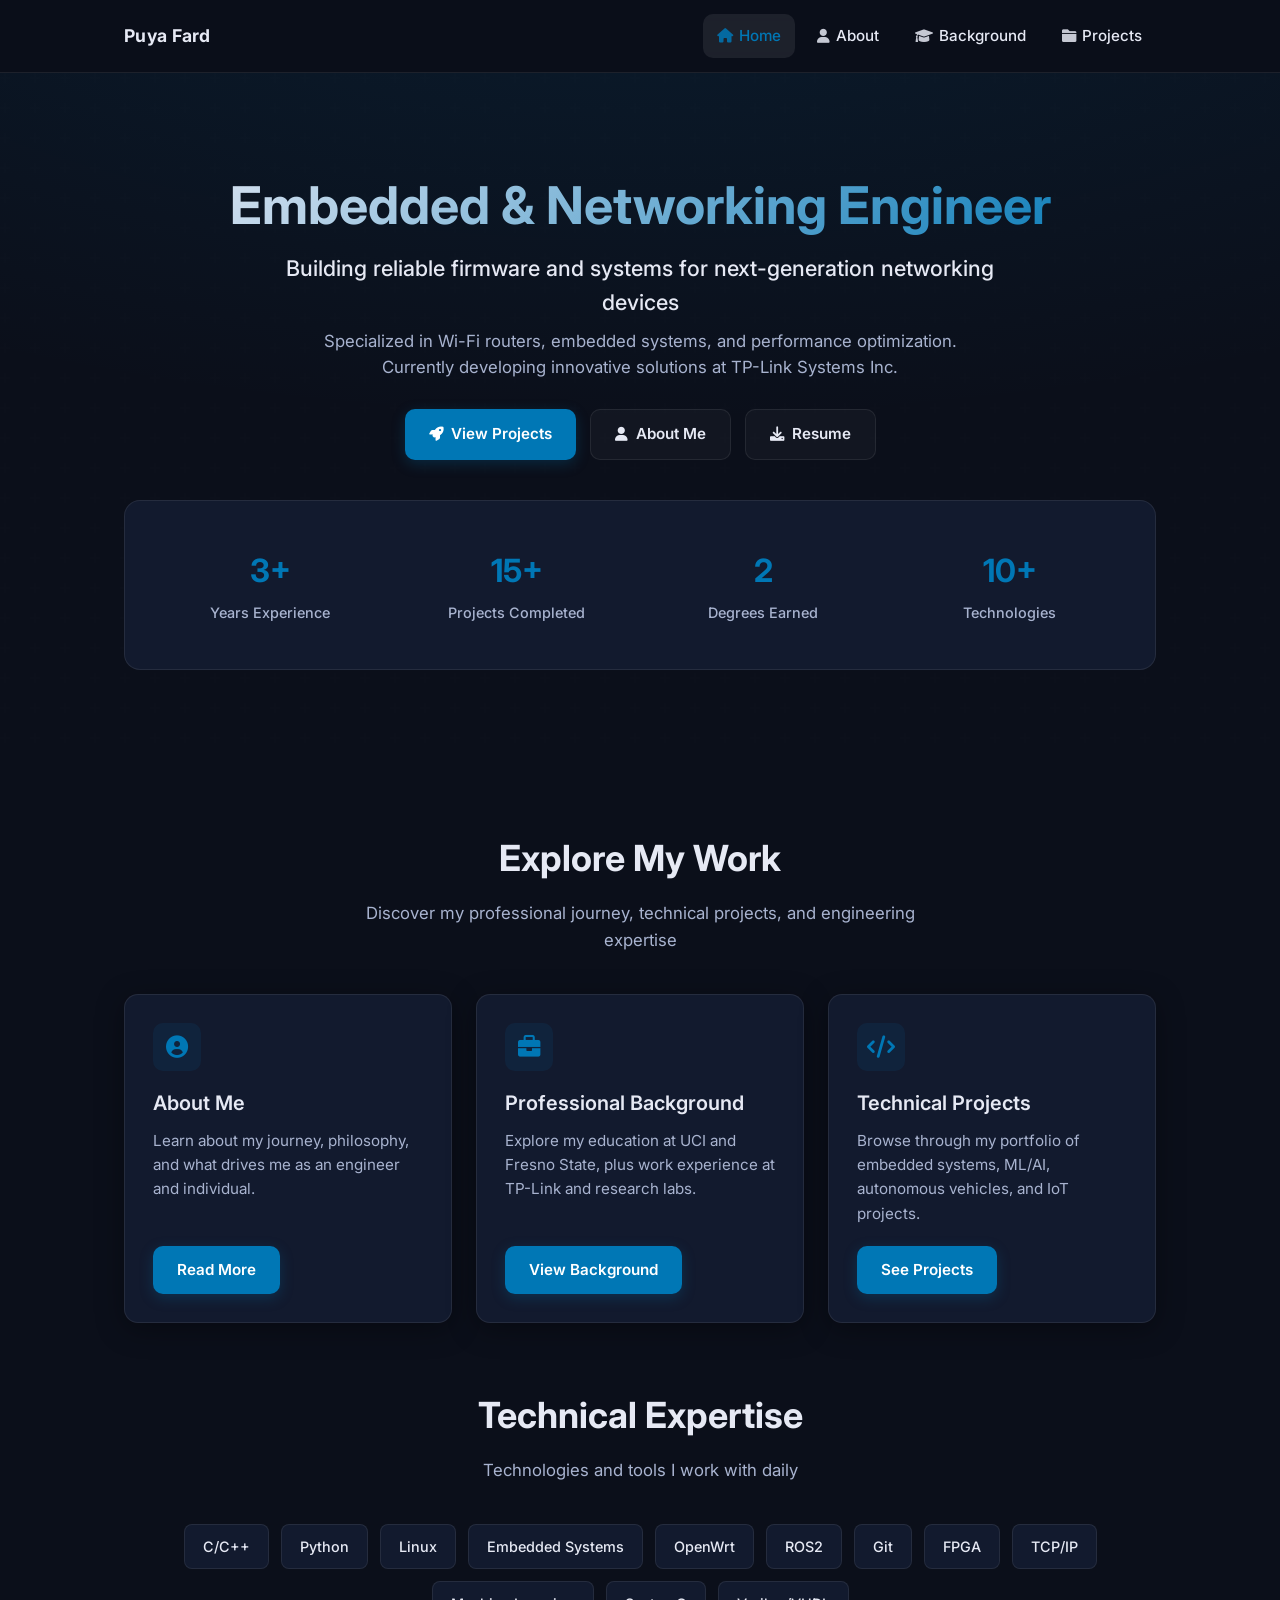
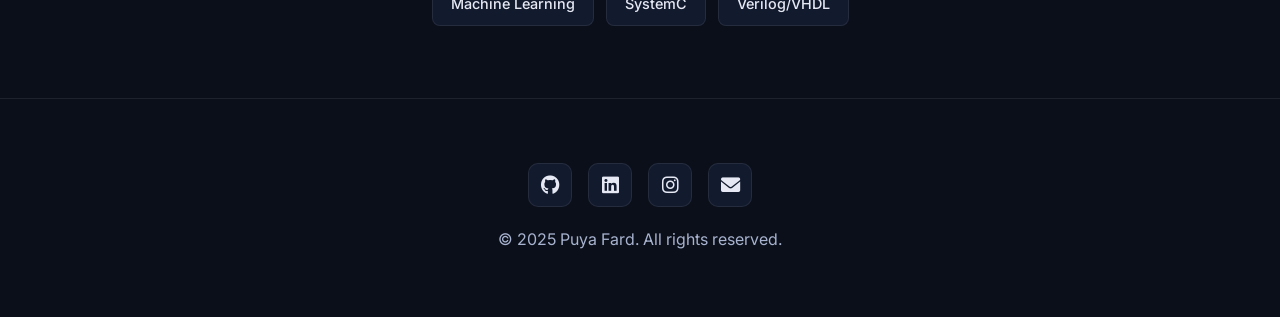
==== commit 573d50ff: "redesign as whole" ====
--- a/index.html
+++ b/index.html
@@ -3,68 +3,123 @@
 <head>
   <meta charset="UTF-8" />
   <meta name="viewport" content="width=device-width, initial-scale=1" />
-  <title>Puya Fard – Portfolio</title>
+  <title>Puya Fard – Embedded & Networking Engineer</title>
+  <meta name="description" content="Portfolio of Puya Fard, embedded & networking engineer focused on Wi-Fi routers, firmware, and systems." />
+  <meta name="theme-color" content="#0b0f1a" />
+  <!-- Google tag (gtag.js) -->
+  <script async src="https://www.googletagmanager.com/gtag/js?id=G-46H9GVHWWF"></script>
+  <script>
+    window.dataLayer = window.dataLayer || [];
+    function gtag(){dataLayer.push(arguments);}
+    gtag('js', new Date());
+    gtag('config', 'G-46H9GVHWWF');
+  </script>
+  <link rel="preconnect" href="https://fonts.googleapis.com">
+  <link rel="preconnect" href="https://fonts.gstatic.com" crossorigin>
+  <link href="https://fonts.googleapis.com/css2?family=Inter:wght@400;500;600;700&display=swap" rel="stylesheet">
+  <link rel="stylesheet" href="https://cdnjs.cloudflare.com/ajax/libs/font-awesome/6.0.0-beta3/css/all.min.css">
   <style>
-    /* Base variables borrowed from your subpages' style */
-    :root {
-      --primary-color: #0077b5; /* matches LinkedIn accent you used */
-      --bg: #0b0f1a;
-      --panel: #0f1524;
-      --muted: #a8b3cf;
-      --text: #e6e9f4;
-      --card: #121a2e;
-      --border: rgba(255,255,255,0.08);
-      --shadow: 0 6px 28px rgba(0,0,0,0.35);
-      --radius: 16px;
-      --maxw: 1060px;
+    :root{
+      --primary-color:#0077b5;
+      --bg:#0b0f1a;--panel:#0f1524;--muted:#a8b3cf;--text:#e6e9f4;
+      --card:#121a2e;--border:rgba(255,255,255,0.08);
+      --shadow:0 6px 28px rgba(0,0,0,.35);
+      --radius:16px;--maxw:1080px;--focus:0 0 0 3px rgba(122,162,255,.35)
     }
-
-    * { box-sizing: border-box; }
-    html, body { margin: 0; padding: 0; background: var(--bg); color: var(--text); font-family: -apple-system, system-ui, Segoe UI, Roboto, Inter, Helvetica, Arial, sans-serif; }
-    a { color: var(--primary-color); text-decoration: none; }
-    a:hover { text-decoration: underline; }
-
-    .container { max-width: var(--maxw); margin: 0 auto; padding: 24px; }
-
-    /* Nav similar to your pages */
-    .navbar { position: sticky; top: 0; z-index: 50; background: rgba(11,15,26,0.75); backdrop-filter: blur(8px); border-bottom: 1px solid var(--border); }
-    .navbar .container { display: flex; align-items: center; justify-content: space-between; gap: 16px; padding-top: 12px; padding-bottom: 12px; }
-    .logo { font-weight: 700; letter-spacing: 0.3px; }
-    .nav-links { list-style: none; display: flex; gap: 14px; margin: 0; padding: 0; }
-    .nav-links a { padding: 8px 12px; border-radius: 10px; }
-    .nav-links a:hover { background: rgba(255,255,255,0.06); text-decoration: none; }
-
-    /* Hero */
-    .hero { padding: 64px 0; background: radial-gradient(1200px 500px at 50% -200px, rgba(122,162,255,0.22), rgba(11,15,26,0)); text-align: center; }
-    .hero h1 { margin: 0 0 12px; font-size: clamp(28px, 4.2vw, 44px); line-height: 1.1; }
-    .hero p { margin: 0 auto; max-width: 800px; color: var(--muted); }
-    .btn-row { display:flex; gap:12px; flex-wrap: wrap; justify-content:center; margin-top: 18px; }
-    .btn { display:inline-block; padding:10px 14px; border-radius:10px; font-weight:600; text-decoration:none; }
-    .btn-primary { background: var(--primary-color); color: #fff; }
-    .btn-outline { border: 1px solid currentColor; opacity: .9; }
-
-    /* Sections */
-    section { padding: 28px 0; }
-    .cards { display: grid; grid-template-columns: 1fr; gap: 20px; }
-    @media (min-width: 900px) { .cards { grid-template-columns: repeat(3, 1fr); } }
-    .card { background: var(--card); border: 1px solid var(--border); border-radius: 14px; padding: 20px; box-shadow: var(--shadow); }
-    .card h3 { margin: 0 0 8px; }
-    .card p { margin: 0; color: var(--text); opacity: .9; }
-    .card .actions { margin-top: 14px; }
-
-    footer { border-top: 1px solid var(--border); text-align:center; padding: 28px 0; color: var(--muted); }
+    *{box-sizing:border-box;margin:0;padding:0}
+    html:focus-within{scroll-behavior:smooth}
+    @media (prefers-reduced-motion:reduce){html:focus-within{scroll-behavior:auto}}
+    html,body{background:var(--bg);color:var(--text);font-family:Inter,-apple-system,system-ui,Segoe UI,Roboto,Helvetica,Arial,sans-serif;line-height:1.6}
+    a{color:var(--primary-color);text-decoration:none;transition:all .3s ease}
+    a:hover{text-decoration:underline}
+    :where(a,button,[tabindex]):focus{outline:none}
+    :where(a,button,[tabindex]):focus-visible{box-shadow:var(--focus);border-radius:10px}
+    img{max-width:100%;height:auto;border-radius:12px}
+    .container{max-width:var(--maxw);margin:0 auto;padding:24px}
+    .skip-link{position:absolute;left:-9999px;top:0;background:var(--primary-color);color:#fff;padding:8px 16px;z-index:100}
+    .skip-link:focus{left:50%;transform:translateX(-50%);top:10px}
+
+    /* NAV */
+    .navbar{position:sticky;top:0;z-index:50;background:rgba(11,15,26,.85);backdrop-filter:blur(12px);border-bottom:1px solid var(--border)}
+    .navbar .container{display:flex;align-items:center;justify-content:space-between;gap:16px;padding-block:14px}
+    .brand{font-weight:700;letter-spacing:.3px;font-size:1.1rem;color:var(--text)}
+    .nav-links{list-style:none;display:flex;gap:8px;margin:0;padding:0}
+    .nav-links a{padding:10px 14px;border-radius:10px;font-weight:500;font-size:.95rem;display:flex;align-items:center;gap:6px;color:var(--text)}
+    .nav-links a i{font-size:.9rem;opacity:.85}
+    .nav-links a[aria-current="page"],.nav-links a:hover{background:rgba(255,255,255,.08);text-decoration:none;color:var(--primary-color)}
+
+    /* HERO */
+    .hero{padding:80px 0 64px;background:radial-gradient(1400px 600px at 50% -250px,rgba(0,119,181,.15),rgba(11,15,26,0));text-align:center;position:relative}
+    .hero::before{content:'';position:absolute;inset:0;background:url("data:image/svg+xml,%3Csvg width='60' height='60' viewBox='0 0 60 60' xmlns='http://www.w3.org/2000/svg'%3E%3Cg fill='none' fill-rule='evenodd'%3E%3Cg fill='%23ffffff' fill-opacity='0.02'%3E%3Cpath d='M36 34v-4h-2v4h-4v2h4v4h2v-4h4v-2h-4zm0-30V0h-2v4h-4v2h4v4h2V6h4V4h-4zM6 34v-4H4v4H0v2h4v4h2v-4h4v-2H6zM6 4V0H4v4H0v2h4v4h2V6h4V4H6z'/%3E%3C/g%3E%3C/g%3E%3C/svg%3E");opacity:.3;pointer-events:none}
+    .hero .container{position:relative;z-index:1}
+    .hero h1{margin:0 0 16px;font-size:clamp(32px,5vw,52px);line-height:1.1;font-weight:700;background:linear-gradient(135deg,var(--text),var(--primary-color));-webkit-background-clip:text;-webkit-text-fill-color:transparent;background-clip:text}
+    .hero .subtitle{margin:0 auto 8px;max-width:720px;font-size:clamp(1.1rem,2.2vw,1.35rem);color:var(--text);font-weight:500}
+    .hero p{margin:0 auto;max-width:680px;color:var(--muted);font-size:1.05rem}
+    .btn-row{display:flex;gap:14px;flex-wrap:wrap;justify-content:center;margin-top:28px}
+    .btn{display:inline-flex;align-items:center;gap:8px;padding:12px 24px;border-radius:10px;font-weight:600;text-decoration:none;font-size:.95rem;transition:all .3s ease}
+    .btn i{font-size:.9rem}
+    .btn-primary{background:var(--primary-color);color:#fff;box-shadow:0 4px 14px rgba(0,119,181,.25)}
+    .btn-primary:hover{background:#005a8d;transform:translateY(-2px);box-shadow:0 6px 20px rgba(0,119,181,.35);text-decoration:none}
+    .btn-outline{border:1.5px solid var(--border);color:var(--text);background:rgba(255,255,255,.03)}
+    .btn-outline:hover{border-color:var(--primary-color);background:rgba(0,119,181,.08);text-decoration:none}
+
+    /* STATS */
+    .stats{display:grid;grid-template-columns:repeat(auto-fit,minmax(180px,1fr));gap:20px;margin:40px 0 0;padding:32px;background:var(--card);border:1px solid var(--border);border-radius:var(--radius)}
+    .stat{text-align:center;padding:12px}
+    .stat-number{display:block;font-size:2rem;font-weight:700;color:var(--primary-color);margin-bottom:4px}
+    .stat-label{color:var(--muted);font-size:.9rem;font-weight:500}
+
+    /* SECTIONS */
+    main section{padding:48px 0}
+    .section-header{text-align:center;margin-bottom:40px}
+    .section-header h2{font-size:clamp(1.75rem,3.5vw,2.25rem);margin-bottom:12px;font-weight:700}
+    .section-header p{color:var(--muted);max-width:600px;margin:0 auto;font-size:1.05rem}
+    
+    .cards{display:grid;grid-template-columns:1fr;gap:24px}
+    @media (min-width:768px){.cards{grid-template-columns:repeat(2,1fr)}}
+    @media (min-width:920px){.cards{grid-template-columns:repeat(3,1fr)}}
+    
+    .card{background:var(--card);border:1px solid var(--border);border-radius:14px;padding:28px;box-shadow:var(--shadow);display:flex;flex-direction:column;transition:all .3s ease;position:relative;overflow:hidden}
+    .card::before{content:'';position:absolute;top:0;left:0;right:0;height:3px;background:linear-gradient(90deg,var(--primary-color),transparent);opacity:0;transition:opacity .3s ease}
+    .card:hover{transform:translateY(-4px);box-shadow:0 12px 40px rgba(0,0,0,.45);border-color:rgba(0,119,181,.3)}
+    .card:hover::before{opacity:1}
+    .card-icon{width:48px;height:48px;border-radius:10px;background:rgba(0,119,181,.1);display:flex;align-items:center;justify-content:center;margin-bottom:16px;font-size:1.4rem;color:var(--primary-color)}
+    .card h3{margin:0 0 10px;font-size:1.25rem;font-weight:600}
+    .card p{margin:0 0 20px;color:var(--muted);flex-grow:1;font-size:.95rem;line-height:1.6}
+    .card .actions{margin-top:auto}
+
+    /* TECH STACK */
+    .tech-stack{display:flex;flex-wrap:wrap;gap:12px;justify-content:center;margin-top:32px}
+    .tech-badge{padding:10px 18px;background:var(--card);border:1px solid var(--border);border-radius:8px;font-size:.9rem;font-weight:500;color:var(--text);transition:all .3s ease}
+    .tech-badge:hover{border-color:var(--primary-color);background:rgba(0,119,181,.08);transform:translateY(-2px)}
+
+    /* FOOTER */
+    footer{border-top:1px solid var(--border);padding:40px 0;color:var(--muted)}
+    .footer-content{display:flex;flex-direction:column;align-items:center;gap:20px;text-align:center}
+    .social-links{display:flex;gap:16px;list-style:none}
+    .social-links a{width:44px;height:44px;display:flex;align-items:center;justify-content:center;border-radius:10px;background:var(--card);border:1px solid var(--border);color:var(--text);font-size:1.2rem;transition:all .3s ease}
+    .social-links a:hover{background:var(--primary-color);border-color:var(--primary-color);color:#fff;transform:translateY(-3px);text-decoration:none}
+
+    @media (max-width:768px){
+      .navbar .container{flex-direction:column;gap:12px;padding-block:12px}
+      .nav-links{flex-wrap:wrap;justify-content:center;gap:6px}
+      .nav-links a{padding:8px 12px;font-size:.85rem}
+      .hero{padding:48px 0 40px}
+      .stats{grid-template-columns:repeat(2,1fr);gap:16px;padding:24px 16px}
+    }
   </style>
 </head>
 <body>
-  <nav class="navbar">
+  <a class="skip-link" href="#main">Skip to content</a>
+
+  <nav class="navbar" aria-label="Primary">
     <div class="container">
-      <div class="logo">Puya Fard</div>
-      <ul class="nav-links">
-        <li><a href="index.html">Home</a></li>
-        <li><a href="about.html">About</a></li>
-        <li><a href="personal-background.html">Background</a></li>
-        <li><a href="completed-projects.html">Projects</a></li>
-        <li><a href="https://github.com/PuyaCompE" target="_blank" rel="noopener">GitHub</a></li>
+      <div class="brand">Puya Fard</div>
+      <ul class="nav-links" role="list">
+        <li><a href="index.html" aria-current="page"><i class="fas fa-home"></i>Home</a></li>
+        <li><a href="about.html"><i class="fas fa-user"></i>About</a></li>
+        <li><a href="personal-background.html"><i class="fas fa-graduation-cap"></i>Background</a></li>
+        <li><a href="completed-projects.html"><i class="fas fa-folder"></i>Projects</a></li>
       </ul>
     </div>
   </nav>
@@ -72,40 +127,97 @@
   <header class="hero">
     <div class="container">
       <h1>Embedded & Networking Engineer</h1>
-      <p>Firmware and systems for Wi-Fi routers. Explore my background and projects.</p>
+      <p class="subtitle">Building reliable firmware and systems for next-generation networking devices</p>
+      <p>Specialized in Wi-Fi routers, embedded systems, and performance optimization. Currently developing innovative solutions at TP-Link Systems Inc.</p>
       <div class="btn-row">
-        <a class="btn btn-primary" href="completed-projects.html">View Projects</a>
-        <a class="btn btn-outline" href="about.html">About Me</a>
+        <a class="btn btn-primary" href="completed-projects.html"><i class="fas fa-rocket"></i>View Projects</a>
+        <a class="btn btn-outline" href="about.html"><i class="fas fa-user"></i>About Me</a>
+        <a class="btn btn-outline" href="assets/FARD_RESUME.pdf" target="_blank"><i class="fas fa-download"></i>Resume</a>
+      </div>
+
+      <div class="stats">
+        <div class="stat">
+          <span class="stat-number">3+</span>
+          <span class="stat-label">Years Experience</span>
+        </div>
+        <div class="stat">
+          <span class="stat-number">15+</span>
+          <span class="stat-label">Projects Completed</span>
+        </div>
+        <div class="stat">
+          <span class="stat-number">2</span>
+          <span class="stat-label">Degrees Earned</span>
+        </div>
+        <div class="stat">
+          <span class="stat-number">10+</span>
+          <span class="stat-label">Technologies</span>
+        </div>
       </div>
     </div>
   </header>
 
-  <main>
-    <section>
+  <main id="main">
+    <section aria-labelledby="featured-heading">
       <div class="container">
+        <div class="section-header">
+          <h2 id="featured-heading">Explore My Work</h2>
+          <p>Discover my professional journey, technical projects, and engineering expertise</p>
+        </div>
         <div class="cards">
-          <div class="card">
-            <h3>About</h3>
-            <p>Focus areas, tools, and how I approach embedded and networking work.</p>
-            <div class="actions"><a class="btn btn-primary" href="about.html">Read About</a></div>
-          </div>
-          <div class="card">
-            <h3>Personal Background</h3>
-            <p>Education and experience that shape my engineering approach.</p>
-            <div class="actions"><a class="btn btn-primary" href="personal-background.html">See Background</a></div>
-          </div>
-          <div class="card">
-            <h3>Completed Projects</h3>
-            <p>Selected work across router firmware, performance, and automation.</p>
-            <div class="actions"><a class="btn btn-primary" href="completed-projects.html">Browse Projects</a></div>
-          </div>
+          <article class="card">
+            <div class="card-icon"><i class="fas fa-user-circle"></i></div>
+            <h3>About Me</h3>
+            <p>Learn about my journey, philosophy, and what drives me as an engineer and individual.</p>
+            <div class="actions"><a class="btn btn-primary" href="about.html">Read More</a></div>
+          </article>
+          <article class="card">
+            <div class="card-icon"><i class="fas fa-briefcase"></i></div>
+            <h3>Professional Background</h3>
+            <p>Explore my education at UCI and Fresno State, plus work experience at TP-Link and research labs.</p>
+            <div class="actions"><a class="btn btn-primary" href="personal-background.html">View Background</a></div>
+          </article>
+          <article class="card">
+            <div class="card-icon"><i class="fas fa-code"></i></div>
+            <h3>Technical Projects</h3>
+            <p>Browse through my portfolio of embedded systems, ML/AI, autonomous vehicles, and IoT projects.</p>
+            <div class="actions"><a class="btn btn-primary" href="completed-projects.html">See Projects</a></div>
+          </article>
+        </div>
+
+        <div class="section-header" style="margin-top:64px">
+          <h2>Technical Expertise</h2>
+          <p>Technologies and tools I work with daily</p>
+        </div>
+        <div class="tech-stack">
+          <span class="tech-badge">C/C++</span>
+          <span class="tech-badge">Python</span>
+          <span class="tech-badge">Linux</span>
+          <span class="tech-badge">Embedded Systems</span>
+          <span class="tech-badge">OpenWrt</span>
+          <span class="tech-badge">ROS2</span>
+          <span class="tech-badge">Git</span>
+          <span class="tech-badge">FPGA</span>
+          <span class="tech-badge">TCP/IP</span>
+          <span class="tech-badge">Machine Learning</span>
+          <span class="tech-badge">SystemC</span>
+          <span class="tech-badge">Verilog/VHDL</span>
         </div>
       </div>
     </section>
   </main>
 
   <footer>
-    <div class="container">© 2025 Puya Fard</div>
+    <div class="container">
+      <div class="footer-content">
+        <ul class="social-links">
+          <li><a href="https://github.com/PuyaCompE" target="_blank" rel="noopener" aria-label="GitHub"><i class="fab fa-github"></i></a></li>
+          <li><a href="https://www.linkedin.com/in/puyafard" target="_blank" rel="noopener" aria-label="LinkedIn"><i class="fab fa-linkedin"></i></a></li>
+          <li><a href="https://www.instagram.com/py.frd/" target="_blank" rel="noopener" aria-label="Instagram"><i class="fab fa-instagram"></i></a></li>
+          <li><a href="mailto:puyafardce@gmail.com" aria-label="Email"><i class="fas fa-envelope"></i></a></li>
+        </ul>
+        <p>© 2025 Puya Fard. All rights reserved.</p>
+      </div>
+    </div>
   </footer>
 </body>
 </html>
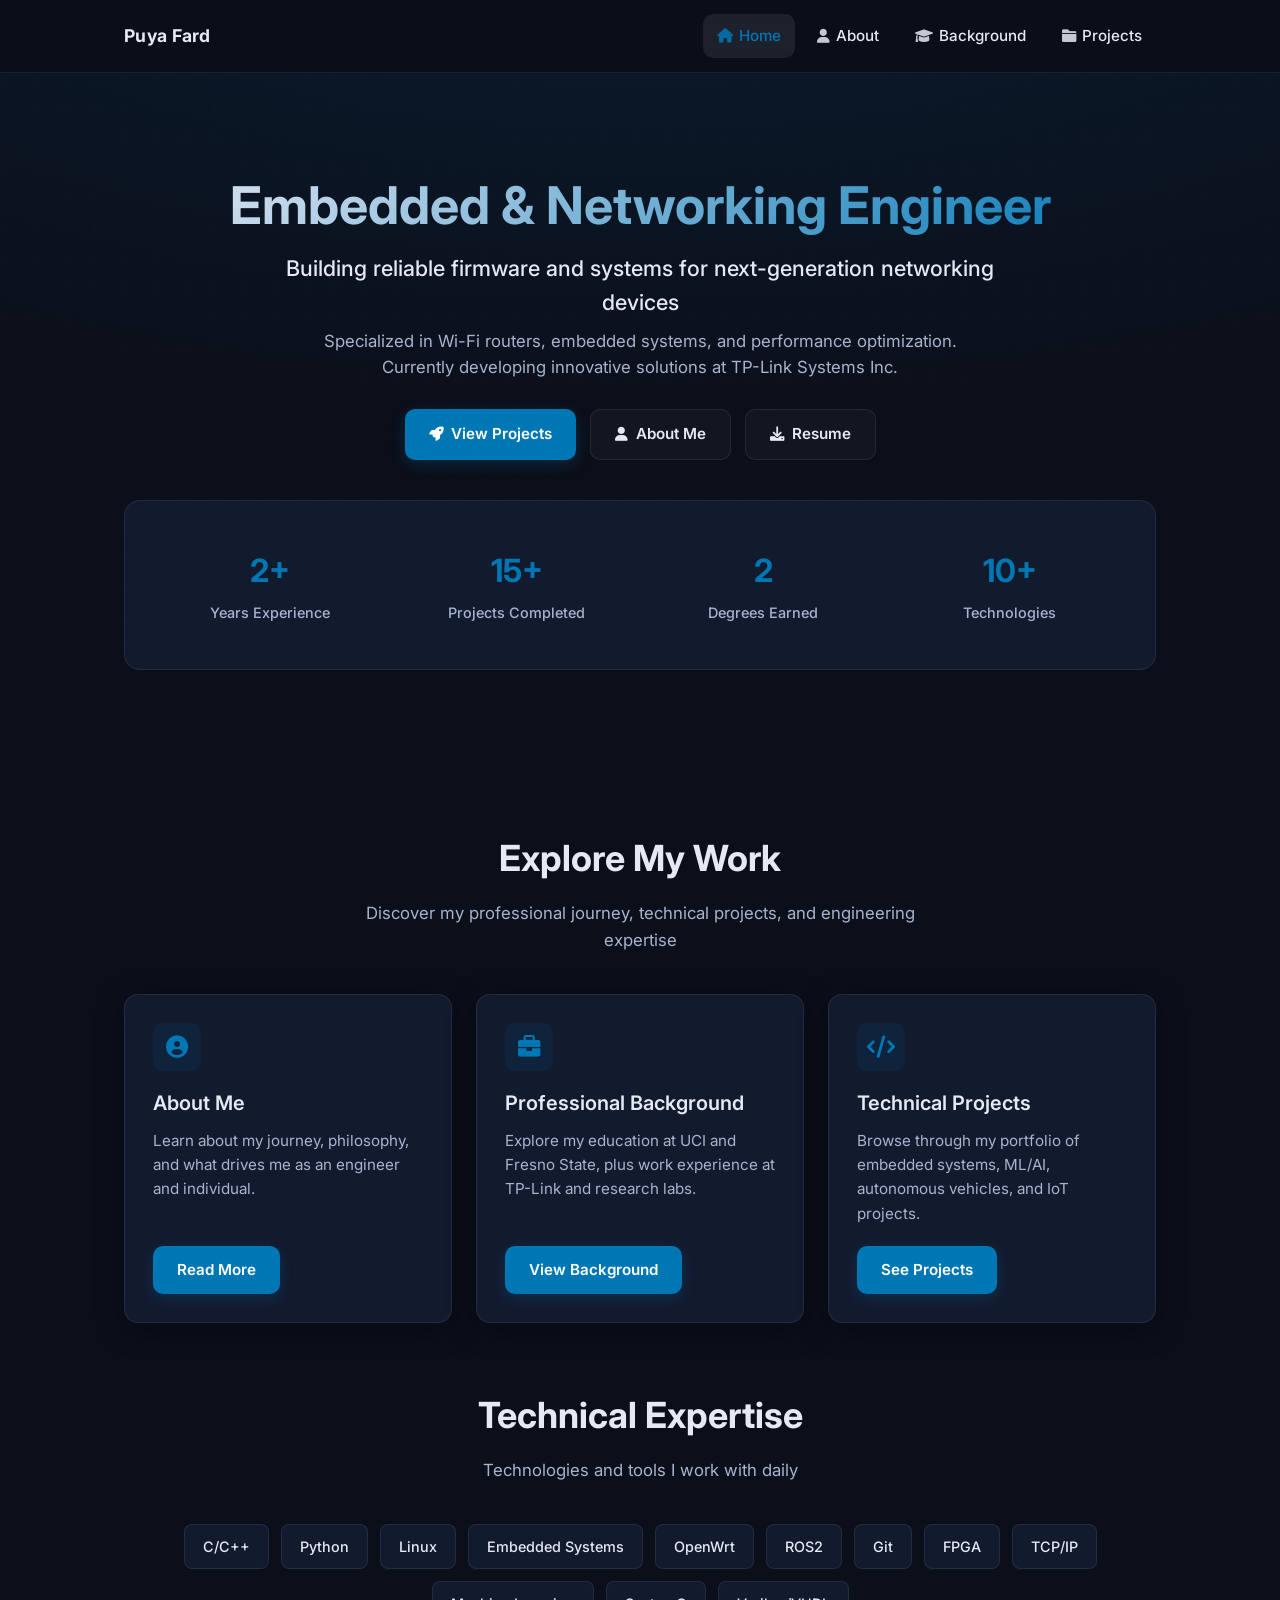
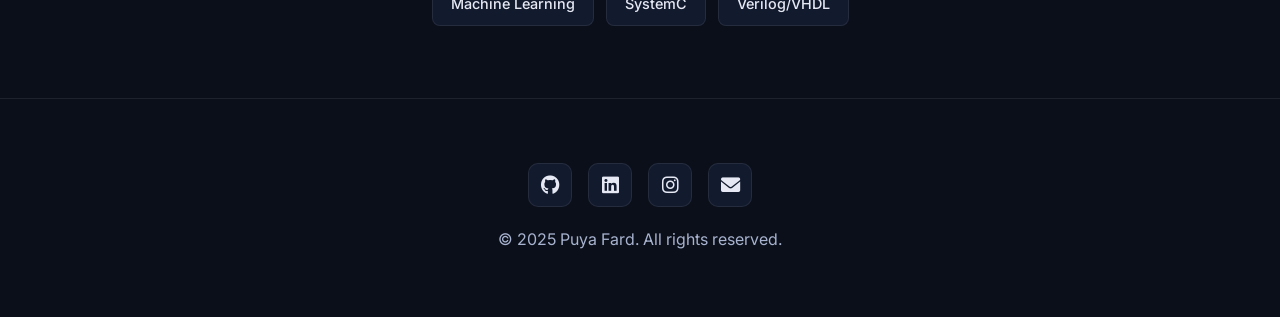
==== commit 3d0d29df: "Experience years" ====
--- a/index.html
+++ b/index.html
@@ -132,12 +132,12 @@
       <div class="btn-row">
         <a class="btn btn-primary" href="completed-projects.html"><i class="fas fa-rocket"></i>View Projects</a>
         <a class="btn btn-outline" href="about.html"><i class="fas fa-user"></i>About Me</a>
-        <a class="btn btn-outline" href="assets/FARD_RESUME.pdf" target="_blank"><i class="fas fa-download"></i>Resume</a>
+        <a class="btn btn-outline" href="assets/Embedded Software Engineer.pdf" target="_blank"><i class="fas fa-download"></i>Resume</a>
       </div>
 
       <div class="stats">
         <div class="stat">
-          <span class="stat-number">3+</span>
+          <span class="stat-number">2+</span>
           <span class="stat-label">Years Experience</span>
         </div>
         <div class="stat">
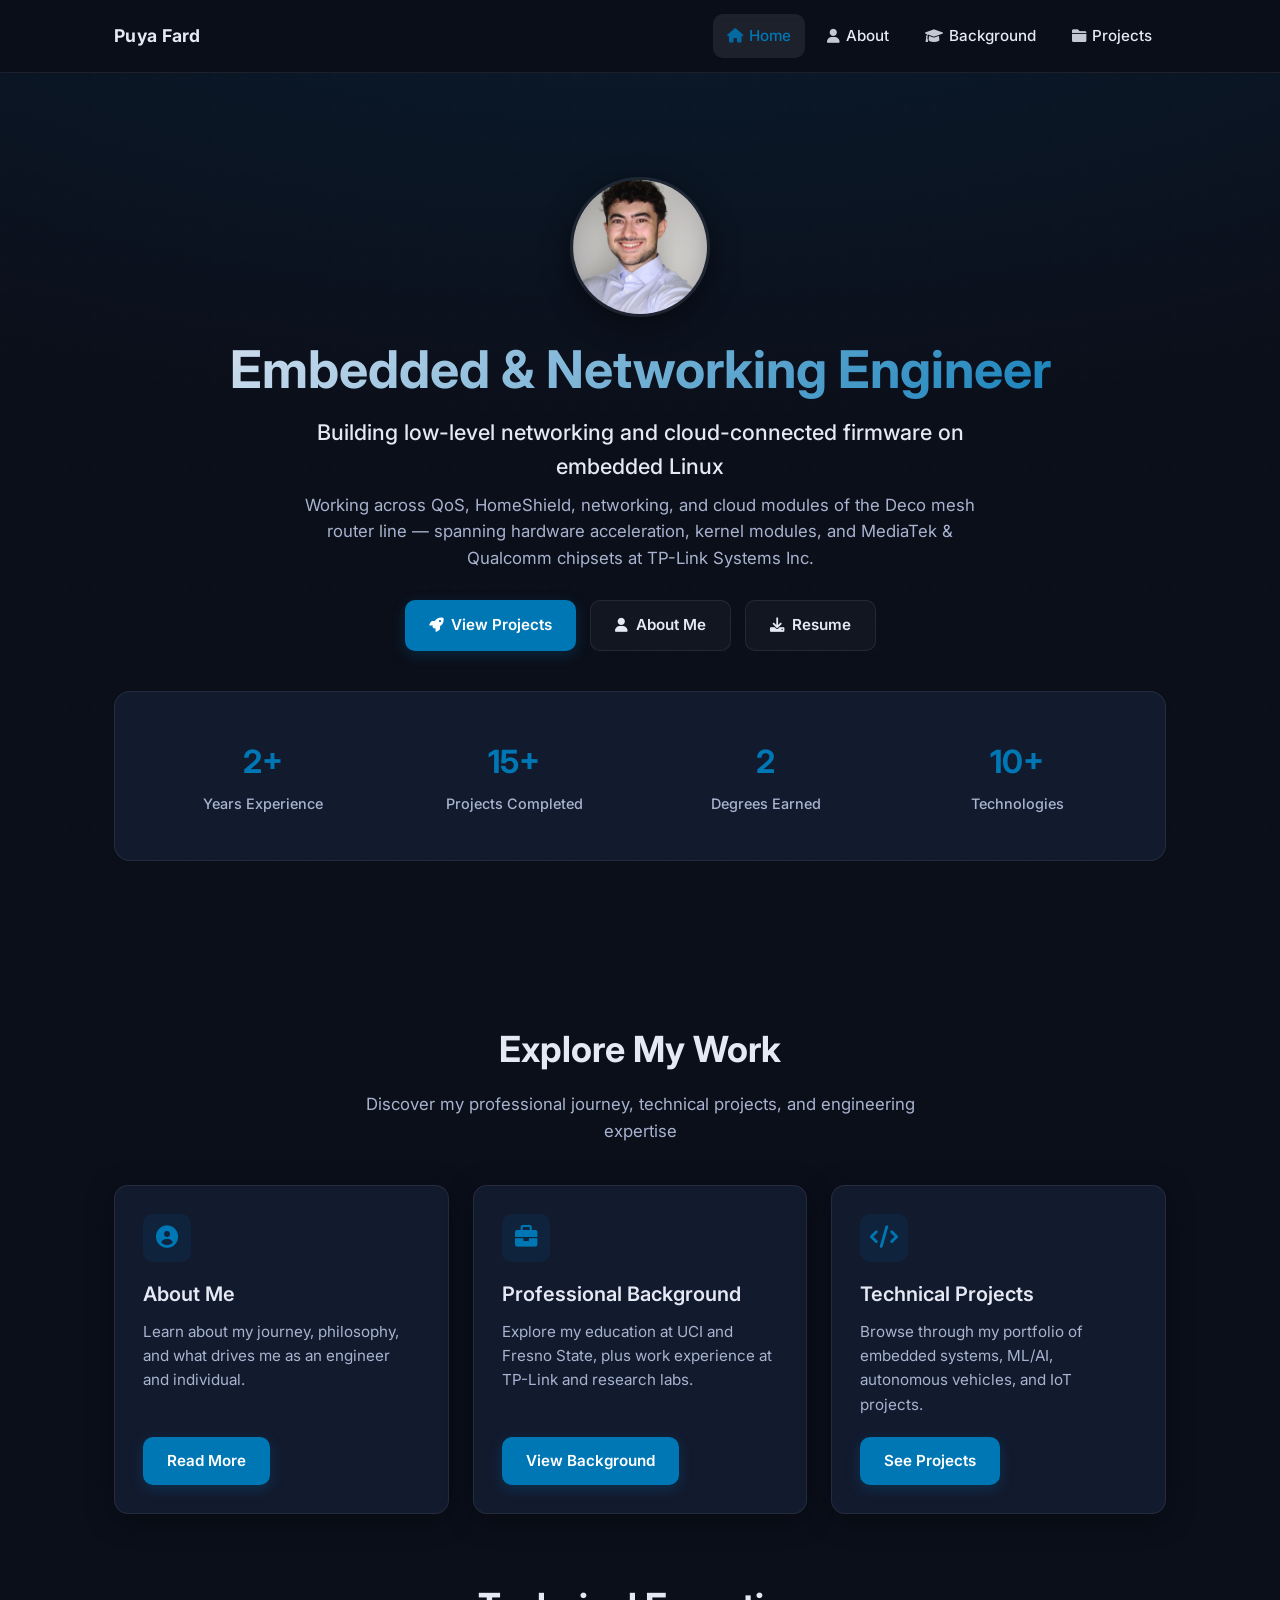
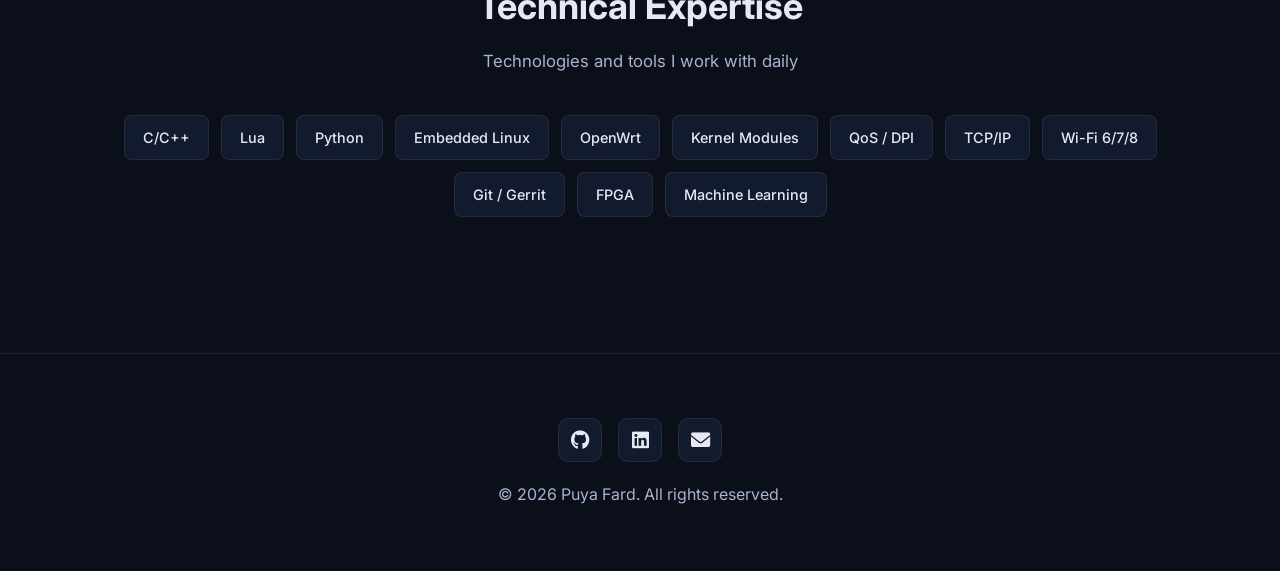
==== commit a9e95838: "[new]update" ====
--- a/index.html
+++ b/index.html
@@ -6,6 +6,18 @@
   <title>Puya Fard – Embedded & Networking Engineer</title>
   <meta name="description" content="Portfolio of Puya Fard, embedded & networking engineer focused on Wi-Fi routers, firmware, and systems." />
   <meta name="theme-color" content="#0b0f1a" />
+  <link rel="icon" href="assets/favicon.svg" type="image/svg+xml" />
+  <!-- Open Graph / social -->
+  <meta property="og:type" content="website" />
+  <meta property="og:site_name" content="Puya Fard" />
+  <meta property="og:title" content="Puya Fard – Embedded & Networking Engineer" />
+  <meta property="og:description" content="Embedded software engineer building low-level networking and cloud-connected firmware on embedded Linux at TP-Link." />
+  <meta property="og:url" content="https://puyacompe.github.io/Portfolio/" />
+  <meta property="og:image" content="https://puyacompe.github.io/Portfolio/assets/Image%2011-3-24%20at%2009.53.jpeg" />
+  <meta name="twitter:card" content="summary_large_image" />
+  <meta name="twitter:title" content="Puya Fard – Embedded & Networking Engineer" />
+  <meta name="twitter:description" content="Embedded software engineer building low-level networking and cloud-connected firmware on embedded Linux at TP-Link." />
+  <meta name="twitter:image" content="https://puyacompe.github.io/Portfolio/assets/Image%2011-3-24%20at%2009.53.jpeg" />
   <!-- Google tag (gtag.js) -->
   <script async src="https://www.googletagmanager.com/gtag/js?id=G-46H9GVHWWF"></script>
   <script>
@@ -18,96 +30,7 @@
   <link rel="preconnect" href="https://fonts.gstatic.com" crossorigin>
   <link href="https://fonts.googleapis.com/css2?family=Inter:wght@400;500;600;700&display=swap" rel="stylesheet">
   <link rel="stylesheet" href="https://cdnjs.cloudflare.com/ajax/libs/font-awesome/6.0.0-beta3/css/all.min.css">
-  <style>
-    :root{
-      --primary-color:#0077b5;
-      --bg:#0b0f1a;--panel:#0f1524;--muted:#a8b3cf;--text:#e6e9f4;
-      --card:#121a2e;--border:rgba(255,255,255,0.08);
-      --shadow:0 6px 28px rgba(0,0,0,.35);
-      --radius:16px;--maxw:1080px;--focus:0 0 0 3px rgba(122,162,255,.35)
-    }
-    *{box-sizing:border-box;margin:0;padding:0}
-    html:focus-within{scroll-behavior:smooth}
-    @media (prefers-reduced-motion:reduce){html:focus-within{scroll-behavior:auto}}
-    html,body{background:var(--bg);color:var(--text);font-family:Inter,-apple-system,system-ui,Segoe UI,Roboto,Helvetica,Arial,sans-serif;line-height:1.6}
-    a{color:var(--primary-color);text-decoration:none;transition:all .3s ease}
-    a:hover{text-decoration:underline}
-    :where(a,button,[tabindex]):focus{outline:none}
-    :where(a,button,[tabindex]):focus-visible{box-shadow:var(--focus);border-radius:10px}
-    img{max-width:100%;height:auto;border-radius:12px}
-    .container{max-width:var(--maxw);margin:0 auto;padding:24px}
-    .skip-link{position:absolute;left:-9999px;top:0;background:var(--primary-color);color:#fff;padding:8px 16px;z-index:100}
-    .skip-link:focus{left:50%;transform:translateX(-50%);top:10px}
-
-    /* NAV */
-    .navbar{position:sticky;top:0;z-index:50;background:rgba(11,15,26,.85);backdrop-filter:blur(12px);border-bottom:1px solid var(--border)}
-    .navbar .container{display:flex;align-items:center;justify-content:space-between;gap:16px;padding-block:14px}
-    .brand{font-weight:700;letter-spacing:.3px;font-size:1.1rem;color:var(--text)}
-    .nav-links{list-style:none;display:flex;gap:8px;margin:0;padding:0}
-    .nav-links a{padding:10px 14px;border-radius:10px;font-weight:500;font-size:.95rem;display:flex;align-items:center;gap:6px;color:var(--text)}
-    .nav-links a i{font-size:.9rem;opacity:.85}
-    .nav-links a[aria-current="page"],.nav-links a:hover{background:rgba(255,255,255,.08);text-decoration:none;color:var(--primary-color)}
-
-    /* HERO */
-    .hero{padding:80px 0 64px;background:radial-gradient(1400px 600px at 50% -250px,rgba(0,119,181,.15),rgba(11,15,26,0));text-align:center;position:relative}
-    .hero::before{content:'';position:absolute;inset:0;background:url("data:image/svg+xml,%3Csvg width='60' height='60' viewBox='0 0 60 60' xmlns='http://www.w3.org/2000/svg'%3E%3Cg fill='none' fill-rule='evenodd'%3E%3Cg fill='%23ffffff' fill-opacity='0.02'%3E%3Cpath d='M36 34v-4h-2v4h-4v2h4v4h2v-4h4v-2h-4zm0-30V0h-2v4h-4v2h4v4h2V6h4V4h-4zM6 34v-4H4v4H0v2h4v4h2v-4h4v-2H6zM6 4V0H4v4H0v2h4v4h2V6h4V4H6z'/%3E%3C/g%3E%3C/g%3E%3C/svg%3E");opacity:.3;pointer-events:none}
-    .hero .container{position:relative;z-index:1}
-    .hero h1{margin:0 0 16px;font-size:clamp(32px,5vw,52px);line-height:1.1;font-weight:700;background:linear-gradient(135deg,var(--text),var(--primary-color));-webkit-background-clip:text;-webkit-text-fill-color:transparent;background-clip:text}
-    .hero .subtitle{margin:0 auto 8px;max-width:720px;font-size:clamp(1.1rem,2.2vw,1.35rem);color:var(--text);font-weight:500}
-    .hero p{margin:0 auto;max-width:680px;color:var(--muted);font-size:1.05rem}
-    .btn-row{display:flex;gap:14px;flex-wrap:wrap;justify-content:center;margin-top:28px}
-    .btn{display:inline-flex;align-items:center;gap:8px;padding:12px 24px;border-radius:10px;font-weight:600;text-decoration:none;font-size:.95rem;transition:all .3s ease}
-    .btn i{font-size:.9rem}
-    .btn-primary{background:var(--primary-color);color:#fff;box-shadow:0 4px 14px rgba(0,119,181,.25)}
-    .btn-primary:hover{background:#005a8d;transform:translateY(-2px);box-shadow:0 6px 20px rgba(0,119,181,.35);text-decoration:none}
-    .btn-outline{border:1.5px solid var(--border);color:var(--text);background:rgba(255,255,255,.03)}
-    .btn-outline:hover{border-color:var(--primary-color);background:rgba(0,119,181,.08);text-decoration:none}
-
-    /* STATS */
-    .stats{display:grid;grid-template-columns:repeat(auto-fit,minmax(180px,1fr));gap:20px;margin:40px 0 0;padding:32px;background:var(--card);border:1px solid var(--border);border-radius:var(--radius)}
-    .stat{text-align:center;padding:12px}
-    .stat-number{display:block;font-size:2rem;font-weight:700;color:var(--primary-color);margin-bottom:4px}
-    .stat-label{color:var(--muted);font-size:.9rem;font-weight:500}
-
-    /* SECTIONS */
-    main section{padding:48px 0}
-    .section-header{text-align:center;margin-bottom:40px}
-    .section-header h2{font-size:clamp(1.75rem,3.5vw,2.25rem);margin-bottom:12px;font-weight:700}
-    .section-header p{color:var(--muted);max-width:600px;margin:0 auto;font-size:1.05rem}
-    
-    .cards{display:grid;grid-template-columns:1fr;gap:24px}
-    @media (min-width:768px){.cards{grid-template-columns:repeat(2,1fr)}}
-    @media (min-width:920px){.cards{grid-template-columns:repeat(3,1fr)}}
-    
-    .card{background:var(--card);border:1px solid var(--border);border-radius:14px;padding:28px;box-shadow:var(--shadow);display:flex;flex-direction:column;transition:all .3s ease;position:relative;overflow:hidden}
-    .card::before{content:'';position:absolute;top:0;left:0;right:0;height:3px;background:linear-gradient(90deg,var(--primary-color),transparent);opacity:0;transition:opacity .3s ease}
-    .card:hover{transform:translateY(-4px);box-shadow:0 12px 40px rgba(0,0,0,.45);border-color:rgba(0,119,181,.3)}
-    .card:hover::before{opacity:1}
-    .card-icon{width:48px;height:48px;border-radius:10px;background:rgba(0,119,181,.1);display:flex;align-items:center;justify-content:center;margin-bottom:16px;font-size:1.4rem;color:var(--primary-color)}
-    .card h3{margin:0 0 10px;font-size:1.25rem;font-weight:600}
-    .card p{margin:0 0 20px;color:var(--muted);flex-grow:1;font-size:.95rem;line-height:1.6}
-    .card .actions{margin-top:auto}
-
-    /* TECH STACK */
-    .tech-stack{display:flex;flex-wrap:wrap;gap:12px;justify-content:center;margin-top:32px}
-    .tech-badge{padding:10px 18px;background:var(--card);border:1px solid var(--border);border-radius:8px;font-size:.9rem;font-weight:500;color:var(--text);transition:all .3s ease}
-    .tech-badge:hover{border-color:var(--primary-color);background:rgba(0,119,181,.08);transform:translateY(-2px)}
-
-    /* FOOTER */
-    footer{border-top:1px solid var(--border);padding:40px 0;color:var(--muted)}
-    .footer-content{display:flex;flex-direction:column;align-items:center;gap:20px;text-align:center}
-    .social-links{display:flex;gap:16px;list-style:none}
-    .social-links a{width:44px;height:44px;display:flex;align-items:center;justify-content:center;border-radius:10px;background:var(--card);border:1px solid var(--border);color:var(--text);font-size:1.2rem;transition:all .3s ease}
-    .social-links a:hover{background:var(--primary-color);border-color:var(--primary-color);color:#fff;transform:translateY(-3px);text-decoration:none}
-
-    @media (max-width:768px){
-      .navbar .container{flex-direction:column;gap:12px;padding-block:12px}
-      .nav-links{flex-wrap:wrap;justify-content:center;gap:6px}
-      .nav-links a{padding:8px 12px;font-size:.85rem}
-      .hero{padding:48px 0 40px}
-      .stats{grid-template-columns:repeat(2,1fr);gap:16px;padding:24px 16px}
-    }
-  </style>
+  <link rel="stylesheet" href="styles.css?v=2" />
 </head>
 <body>
   <a class="skip-link" href="#main">Skip to content</a>
@@ -126,13 +49,14 @@
 
   <header class="hero">
     <div class="container">
+      <img src="assets/Image 11-3-24 at 09.53.jpeg" alt="Puya Fard" class="hero-avatar" />
       <h1>Embedded & Networking Engineer</h1>
-      <p class="subtitle">Building reliable firmware and systems for next-generation networking devices</p>
-      <p>Specialized in Wi-Fi routers, embedded systems, and performance optimization. Currently developing innovative solutions at TP-Link Systems Inc.</p>
+      <p class="subtitle">Building low-level networking and cloud-connected firmware on embedded Linux</p>
+      <p>Working across QoS, HomeShield, networking, and cloud modules of the Deco mesh router line — spanning hardware acceleration, kernel modules, and MediaTek &amp; Qualcomm chipsets at TP-Link Systems Inc.</p>
       <div class="btn-row">
         <a class="btn btn-primary" href="completed-projects.html"><i class="fas fa-rocket"></i>View Projects</a>
         <a class="btn btn-outline" href="about.html"><i class="fas fa-user"></i>About Me</a>
-        <a class="btn btn-outline" href="assets/Embedded Software Engineer.pdf" target="_blank"><i class="fas fa-download"></i>Resume</a>
+        <a class="btn btn-outline" href="assets/Fard_Puya_Resume.pdf" target="_blank"><i class="fas fa-download"></i>Resume</a>
       </div>
 
       <div class="stats">
@@ -190,17 +114,17 @@
         </div>
         <div class="tech-stack">
           <span class="tech-badge">C/C++</span>
+          <span class="tech-badge">Lua</span>
           <span class="tech-badge">Python</span>
-          <span class="tech-badge">Linux</span>
-          <span class="tech-badge">Embedded Systems</span>
+          <span class="tech-badge">Embedded Linux</span>
           <span class="tech-badge">OpenWrt</span>
-          <span class="tech-badge">ROS2</span>
-          <span class="tech-badge">Git</span>
+          <span class="tech-badge">Kernel Modules</span>
+          <span class="tech-badge">QoS / DPI</span>
+          <span class="tech-badge">TCP/IP</span>
+          <span class="tech-badge">Wi-Fi 6/7/8</span>
+          <span class="tech-badge">Git / Gerrit</span>
           <span class="tech-badge">FPGA</span>
-          <span class="tech-badge">TCP/IP</span>
           <span class="tech-badge">Machine Learning</span>
-          <span class="tech-badge">SystemC</span>
-          <span class="tech-badge">Verilog/VHDL</span>
         </div>
       </div>
     </section>
@@ -212,12 +136,12 @@
         <ul class="social-links">
           <li><a href="https://github.com/PuyaCompE" target="_blank" rel="noopener" aria-label="GitHub"><i class="fab fa-github"></i></a></li>
           <li><a href="https://www.linkedin.com/in/puyafard" target="_blank" rel="noopener" aria-label="LinkedIn"><i class="fab fa-linkedin"></i></a></li>
-          <li><a href="https://www.instagram.com/py.frd/" target="_blank" rel="noopener" aria-label="Instagram"><i class="fab fa-instagram"></i></a></li>
           <li><a href="mailto:puyafardce@gmail.com" aria-label="Email"><i class="fas fa-envelope"></i></a></li>
         </ul>
-        <p>© 2025 Puya Fard. All rights reserved.</p>
+        <p>© 2026 Puya Fard. All rights reserved.</p>
       </div>
     </div>
   </footer>
+  <script src="main.js"></script>
 </body>
 </html>
--- a/styles.css
+++ b/styles.css
@@ -0,0 +1,202 @@
+/* ============================================================
+   Puya Fard — Portfolio shared styles
+   Used by index.html, about.html, personal-background.html,
+   completed-projects.html
+   ============================================================ */
+
+:root{
+  --primary-color:#0077b5;
+  --bg:#0b0f1a;--panel:#0f1524;--muted:#a8b3cf;--text:#e6e9f4;
+  --card:#121a2e;--border:rgba(255,255,255,0.08);
+  --shadow:0 6px 28px rgba(0,0,0,.35);
+  --radius:16px;--maxw:1100px;--focus:0 0 0 3px rgba(122,162,255,.35)
+}
+*{box-sizing:border-box;margin:0;padding:0}
+html:focus-within{scroll-behavior:smooth}
+@media (prefers-reduced-motion:reduce){html:focus-within{scroll-behavior:auto}}
+html,body{background:var(--bg);color:var(--text);font-family:Inter,-apple-system,system-ui,Segoe UI,Roboto,Helvetica,Arial,sans-serif;line-height:1.6}
+body{overflow-x:hidden}
+a{color:var(--primary-color);text-decoration:none;transition:all .3s ease}
+a:hover{text-decoration:underline}
+:where(a,button,[tabindex]):focus{outline:none}
+:where(a,button,[tabindex]):focus-visible{box-shadow:var(--focus);border-radius:10px}
+img{max-width:100%;height:auto;border-radius:12px}
+.container{max-width:var(--maxw);margin:0 auto;padding:24px}
+.skip-link{position:absolute;left:-9999px;top:0;background:var(--primary-color);color:#fff;padding:8px 16px;z-index:100}
+.skip-link:focus{left:50%;transform:translateX(-50%);top:10px}
+
+/* NAV */
+.navbar{position:sticky;top:0;z-index:50;background:rgba(11,15,26,.85);backdrop-filter:blur(12px);border-bottom:1px solid var(--border)}
+.navbar .container{display:flex;align-items:center;justify-content:space-between;gap:16px;padding-block:14px}
+.brand{font-weight:700;letter-spacing:.3px;font-size:1.1rem;color:var(--text)}
+.nav-links{list-style:none;display:flex;gap:8px;margin:0;padding:0}
+.nav-links a{padding:10px 14px;border-radius:10px;font-weight:500;font-size:.95rem;display:flex;align-items:center;gap:6px;color:var(--text)}
+.nav-links a i{font-size:.9rem;opacity:.85}
+.nav-links a[aria-current="page"],.nav-links a:hover{background:rgba(255,255,255,.08);text-decoration:none;color:var(--primary-color)}
+
+/* BUTTONS */
+.btn{display:inline-flex;align-items:center;gap:8px;padding:12px 24px;border-radius:10px;font-weight:600;text-decoration:none;font-size:.95rem;transition:all .3s ease;cursor:pointer}
+.btn i{font-size:.9rem}
+.btn-primary{background:var(--primary-color);color:#fff;box-shadow:0 4px 14px rgba(0,119,181,.25)}
+.btn-primary:hover{background:#005a8d;transform:translateY(-2px);box-shadow:0 6px 20px rgba(0,119,181,.35);text-decoration:none}
+.btn-outline{border:1.5px solid var(--border);color:var(--text);background:rgba(255,255,255,.03)}
+.btn-outline:hover{border-color:var(--primary-color);background:rgba(0,119,181,.08);text-decoration:none}
+
+/* HERO (home) */
+.hero{padding:80px 0 64px;background:radial-gradient(1400px 600px at 50% -250px,rgba(0,119,181,.15),rgba(11,15,26,0));text-align:center;position:relative}
+.hero::before{content:'';position:absolute;inset:0;background:url("data:image/svg+xml,%3Csvg width='60' height='60' viewBox='0 0 60 60' xmlns='http://www.w3.org/2000/svg'%3E%3Cg fill='none' fill-rule='evenodd'%3E%3Cg fill='%23ffffff' fill-opacity='0.02'%3E%3Cpath d='M36 34v-4h-2v4h-4v2h4v4h2v-4h4v-2h-4zm0-30V0h-2v4h-4v2h4v4h2V6h4V4h-4zM6 34v-4H4v4H0v2h4v4h2v-4h4v-2H6zM6 4V0H4v4H0v2h4v4h2V6h4V4H6z'/%3E%3C/g%3E%3C/g%3E%3C/svg%3E");opacity:.3;pointer-events:none}
+.hero .container{position:relative;z-index:1}
+.hero-avatar{width:140px;height:140px;border-radius:50%;object-fit:cover;object-position:50% 22%;border:3px solid var(--border);box-shadow:0 8px 30px rgba(0,0,0,.45);margin:0 auto 24px;display:block}
+.hero h1{margin:0 0 16px;font-size:clamp(30px,5vw,52px);line-height:1.1;font-weight:700;overflow-wrap:break-word;background:linear-gradient(135deg,var(--text),var(--primary-color));-webkit-background-clip:text;-webkit-text-fill-color:transparent;background-clip:text}
+.hero .subtitle{margin:0 auto 8px;max-width:720px;font-size:clamp(1.1rem,2.2vw,1.35rem);color:var(--text);font-weight:500}
+.hero p{margin:0 auto;max-width:680px;color:var(--muted);font-size:1.05rem}
+.btn-row{display:flex;gap:14px;flex-wrap:wrap;justify-content:center;margin-top:28px}
+
+/* STATS */
+.stats{display:grid;grid-template-columns:repeat(auto-fit,minmax(180px,1fr));gap:20px;margin:40px 0 0;padding:32px;background:var(--card);border:1px solid var(--border);border-radius:var(--radius)}
+.stat{text-align:center;padding:12px}
+.stat-number{display:block;font-size:2rem;font-weight:700;color:var(--primary-color);margin-bottom:4px}
+.stat-label{color:var(--muted);font-size:.9rem;font-weight:500}
+
+/* GENERIC SECTIONS (home) */
+main section{padding:48px 0}
+.section-header{text-align:center;margin-bottom:40px}
+.section-header h2{font-size:clamp(1.75rem,3.5vw,2.25rem);margin-bottom:12px;font-weight:700}
+.section-header p{color:var(--muted);max-width:600px;margin:0 auto;font-size:1.05rem}
+
+.cards{display:grid;grid-template-columns:1fr;gap:24px}
+@media (min-width:768px){.cards{grid-template-columns:repeat(2,1fr)}}
+@media (min-width:920px){.cards{grid-template-columns:repeat(3,1fr)}}
+
+.card{background:var(--card);border:1px solid var(--border);border-radius:14px;padding:28px;box-shadow:var(--shadow);display:flex;flex-direction:column;transition:transform .3s ease,box-shadow .3s ease,border-color .3s ease;position:relative;overflow:hidden}
+.card::before{content:'';position:absolute;top:0;left:0;right:0;height:3px;background:linear-gradient(90deg,var(--primary-color),transparent);opacity:0;transition:opacity .3s ease}
+.card:hover{transform:translateY(-4px);box-shadow:0 12px 40px rgba(0,0,0,.45);border-color:rgba(0,119,181,.3)}
+.card:hover::before{opacity:1}
+.card-icon{width:48px;height:48px;border-radius:10px;background:rgba(0,119,181,.1);display:flex;align-items:center;justify-content:center;margin-bottom:16px;font-size:1.4rem;color:var(--primary-color)}
+.card h3{margin:0 0 10px;font-size:1.25rem;font-weight:600}
+.card p{margin:0 0 20px;color:var(--muted);flex-grow:1;font-size:.95rem;line-height:1.6}
+.card .actions{margin-top:auto}
+
+/* TECH STACK */
+.tech-stack{display:flex;flex-wrap:wrap;gap:12px;justify-content:center;margin-top:32px}
+.tech-badge{padding:10px 18px;background:var(--card);border:1px solid var(--border);border-radius:8px;font-size:.9rem;font-weight:500;color:var(--text);transition:all .3s ease}
+.tech-badge:hover{border-color:var(--primary-color);background:rgba(0,119,181,.08);transform:translateY(-2px)}
+
+/* PAGE HEADER (about / background / projects) */
+.page-header{padding:64px 0 48px;text-align:center;background:radial-gradient(1400px 400px at 50% -200px,rgba(0,119,181,.12),rgba(11,15,26,0))}
+.page-header h1{font-size:clamp(2rem,4vw,3rem);font-weight:700;margin-bottom:12px;overflow-wrap:break-word;background:linear-gradient(135deg,var(--text),var(--primary-color));-webkit-background-clip:text;-webkit-text-fill-color:transparent;background-clip:text}
+.page-header p{color:var(--muted);font-size:1.05rem;max-width:700px;margin:0 auto 24px;line-height:1.7}
+
+/* CONTENT SECTIONS (about / background) */
+.content-section{padding:48px 0}
+.content-section:not(:last-child){border-bottom:1px solid var(--border)}
+
+.section-title{display:flex;align-items:center;gap:12px;font-size:clamp(1.5rem,3vw,2rem);font-weight:700;margin-bottom:32px;color:var(--text)}
+.section-title i{color:var(--primary-color);font-size:1.8rem}
+
+/* ABOUT */
+.profile-intro{display:grid;grid-template-columns:250px 1fr;gap:48px;align-items:start;padding:0 0 48px}
+@media(max-width:768px){.profile-intro{grid-template-columns:1fr;gap:32px;text-align:center}}
+.profile-image{width:100%;border-radius:16px;box-shadow:0 8px 30px rgba(0,0,0,.4);border:2px solid var(--border)}
+.quote-box{background:var(--card);border-left:4px solid var(--primary-color);padding:24px 28px;border-radius:12px;margin:0 0 28px;border:1px solid var(--border)}
+.quote-text{font-style:italic;color:var(--text);font-size:1.05rem;line-height:1.7;margin-bottom:12px}
+.quote-author{font-weight:600;color:var(--primary-color);font-style:normal}
+.text-content{color:var(--muted);font-size:1.05rem;line-height:1.8;margin-bottom:24px}
+.text-content:last-child{margin-bottom:0}
+.interests-grid{display:grid;grid-template-columns:repeat(auto-fit,minmax(260px,1fr));gap:24px;margin-top:32px}
+.interest-card{background:var(--card);border:1px solid var(--border);border-radius:14px;padding:28px;transition:transform .3s ease,box-shadow .3s ease,border-color .3s ease;position:relative;overflow:hidden}
+.interest-card::before{content:'';position:absolute;top:0;left:0;right:0;height:3px;background:linear-gradient(90deg,var(--primary-color),transparent);opacity:0;transition:opacity .3s}
+.interest-card:hover{transform:translateY(-4px);box-shadow:0 12px 40px rgba(0,0,0,.45);border-color:rgba(0,119,181,.3)}
+.interest-card:hover::before{opacity:1}
+.interest-icon{width:56px;height:56px;border-radius:12px;background:rgba(0,119,181,.1);display:flex;align-items:center;justify-content:center;font-size:1.6rem;color:var(--primary-color);margin-bottom:18px}
+.interest-card h3{font-size:1.2rem;margin-bottom:12px;color:var(--text)}
+.interest-card p{color:var(--muted);font-size:.95rem;line-height:1.6;margin:0}
+.signature-img{max-width:250px;margin-top:32px;opacity:.9}
+
+/* EDUCATION (background) */
+.education-item{background:var(--card);border:1px solid var(--border);border-radius:14px;padding:28px;margin-bottom:24px;border-left:4px solid var(--primary-color);transition:all .3s ease}
+.education-item:hover{box-shadow:0 8px 28px rgba(0,0,0,.4);transform:translateX(4px)}
+.edu-degree{font-size:1.3rem;font-weight:600;color:var(--text);margin-bottom:6px}
+.edu-school{font-size:1.05rem;color:var(--muted);margin-bottom:4px}
+.edu-date{font-size:.9rem;color:var(--primary-color);font-weight:600;margin-bottom:16px}
+.edu-link{display:inline-flex;align-items:center;gap:6px;padding:8px 16px;background:rgba(0,119,181,.1);color:var(--primary-color);border-radius:8px;font-weight:600;font-size:.85rem;border:1px solid rgba(0,119,181,.2);transition:all .3s ease}
+.edu-link:hover{background:rgba(0,119,181,.2);text-decoration:none;transform:translateY(-1px)}
+
+/* WORK EXPERIENCE (background) */
+.work-item{background:var(--card);border:1px solid var(--border);border-radius:14px;padding:32px;margin-bottom:24px;transition:all .3s ease}
+.work-item:hover{border-color:rgba(0,119,181,.3);box-shadow:0 8px 28px rgba(0,0,0,.4)}
+.work-header{cursor:pointer;display:flex;justify-content:space-between;align-items:flex-start;gap:20px}
+.work-title-sec h3{font-size:1.3rem;color:var(--text);font-weight:600;margin-bottom:6px;transition:color .3s}
+.work-header:hover .work-title-sec h3{color:var(--primary-color)}
+.work-company{font-size:1rem;color:var(--muted);font-weight:500}
+.work-date{font-size:.9rem;color:var(--primary-color);font-weight:600;white-space:nowrap}
+.toggle-icon{font-size:1.1rem;color:var(--primary-color);transition:transform .3s;margin-left:12px}
+.toggle-icon.active{transform:rotate(180deg)}
+.work-details{display:none;margin-top:24px;padding-top:24px;border-top:1px solid var(--border)}
+.work-details.active{display:block;animation:slideIn .3s ease}
+@keyframes slideIn{from{opacity:0;transform:translateY(-10px)}to{opacity:1;transform:translateY(0)}}
+.work-desc{color:var(--muted);font-size:1rem;line-height:1.7;margin-bottom:24px}
+.detail-section{margin-top:28px}
+.detail-section h4{font-size:1.1rem;color:var(--text);font-weight:600;margin-bottom:14px;display:flex;align-items:center;gap:10px}
+.detail-section h4 i{color:var(--primary-color);font-size:1.2rem}
+.detail-list{list-style:none;padding:0}
+.detail-list li{padding:10px 0 10px 24px;position:relative;color:var(--muted);font-size:.95rem;line-height:1.7}
+.detail-list li:before{content:"▸";position:absolute;left:0;color:var(--primary-color);font-weight:bold;font-size:1.1rem}
+.tags{display:flex;flex-wrap:wrap;gap:10px;margin-top:12px}
+.tag{padding:8px 14px;background:rgba(0,119,181,.08);color:var(--primary-color);border-radius:6px;font-size:.85rem;font-weight:600;border:1px solid rgba(0,119,181,.2)}
+
+/* SKILLS (background) */
+.skills-grid{display:grid;grid-template-columns:repeat(auto-fit,minmax(280px,1fr));gap:24px;margin-top:32px}
+.skill-category{background:var(--card);border:1px solid var(--border);border-radius:14px;padding:28px;border-left:4px solid var(--primary-color);transition:transform .3s ease,box-shadow .3s ease}
+.skill-category:hover{box-shadow:0 8px 28px rgba(0,0,0,.4);transform:translateY(-2px)}
+.skill-category h3{font-size:1.15rem;color:var(--text);margin-bottom:14px;font-weight:600}
+.skill-category p{color:var(--muted);font-size:.95rem;line-height:1.6;margin:0}
+
+/* PROJECTS */
+.category-section{padding:48px 0}
+.category-section:not(:last-child){border-bottom:1px solid var(--border)}
+.category-header{display:flex;align-items:center;gap:12px;margin-bottom:32px}
+.category-header i{font-size:1.8rem;color:var(--primary-color)}
+.category-header h2{font-size:clamp(1.5rem,3vw,2rem);font-weight:700;color:var(--text)}
+.project-card{background:var(--card);border:1px solid var(--border);border-radius:14px;margin-bottom:20px;overflow:hidden;transition:transform .3s ease,box-shadow .3s ease,border-color .3s ease}
+.project-card:hover{border-color:rgba(0,119,181,.3);box-shadow:0 8px 28px rgba(0,0,0,.4)}
+.project-header{padding:24px;cursor:pointer;display:flex;justify-content:space-between;align-items:flex-start;gap:16px;background:rgba(255,255,255,.02)}
+.project-header:hover{background:rgba(0,119,181,.05)}
+.project-title-sec{flex:1}
+.project-title-sec h3{font-size:1.2rem;color:var(--text);font-weight:600;margin-bottom:10px;transition:color .3s}
+.project-header:hover .project-title-sec h3{color:var(--primary-color)}
+.project-tags{display:flex;flex-wrap:wrap;gap:8px;margin-top:10px}
+.project-tags .tag{padding:6px 12px;font-size:.75rem}
+.project-details{display:none;padding:24px;background:var(--card);border-top:1px solid var(--border)}
+.project-details.active{display:block;animation:slideIn .3s ease}
+.project-details p{color:var(--muted);font-size:.95rem;line-height:1.7;margin-bottom:20px;text-align:justify}
+.project-link{display:inline-flex;align-items:center;gap:8px;padding:10px 20px;background:var(--primary-color);color:#fff;border-radius:8px;font-weight:600;font-size:.9rem;transition:all .3s ease;box-shadow:0 4px 12px rgba(0,119,181,.25)}
+.project-link:hover{background:#005a8d;transform:translateY(-2px);box-shadow:0 6px 18px rgba(0,119,181,.35);text-decoration:none}
+
+/* FOOTER */
+footer{border-top:1px solid var(--border);padding:40px 0;color:var(--muted);margin-top:64px}
+.footer-content{display:flex;flex-direction:column;align-items:center;gap:20px;text-align:center}
+.social-links{display:flex;gap:16px;list-style:none}
+.social-links a{width:44px;height:44px;display:flex;align-items:center;justify-content:center;border-radius:10px;background:var(--card);border:1px solid var(--border);color:var(--text);font-size:1.2rem;transition:all .3s ease}
+.social-links a:hover{background:var(--primary-color);border-color:var(--primary-color);color:#fff;transform:translateY(-3px);text-decoration:none}
+
+/* SCROLL REVEAL (added by main.js) */
+.reveal{opacity:0;transform:translateY(24px);transition:opacity .6s ease,transform .6s ease}
+.reveal.visible{opacity:1;transform:none}
+@media (prefers-reduced-motion:reduce){.reveal{opacity:1;transform:none;transition:none}}
+
+/* RESPONSIVE */
+@media (max-width:768px){
+  .navbar .container{flex-direction:column;gap:12px;padding-block:12px}
+  .nav-links{flex-wrap:wrap;justify-content:center;gap:6px}
+  .nav-links a{padding:8px 12px;font-size:.85rem}
+  .hero{padding:48px 0 40px}
+  .hero-avatar{width:110px;height:110px}
+  .stats{grid-template-columns:repeat(2,1fr);gap:16px;padding:24px 16px}
+  .page-header{padding:48px 0 32px}
+  .content-section,.category-section{padding:32px 0}
+  .interests-grid,.skills-grid{grid-template-columns:1fr}
+  .work-header{flex-direction:column}
+  .work-date{align-self:flex-start}
+  .project-header{flex-direction:column;gap:12px}
+}
